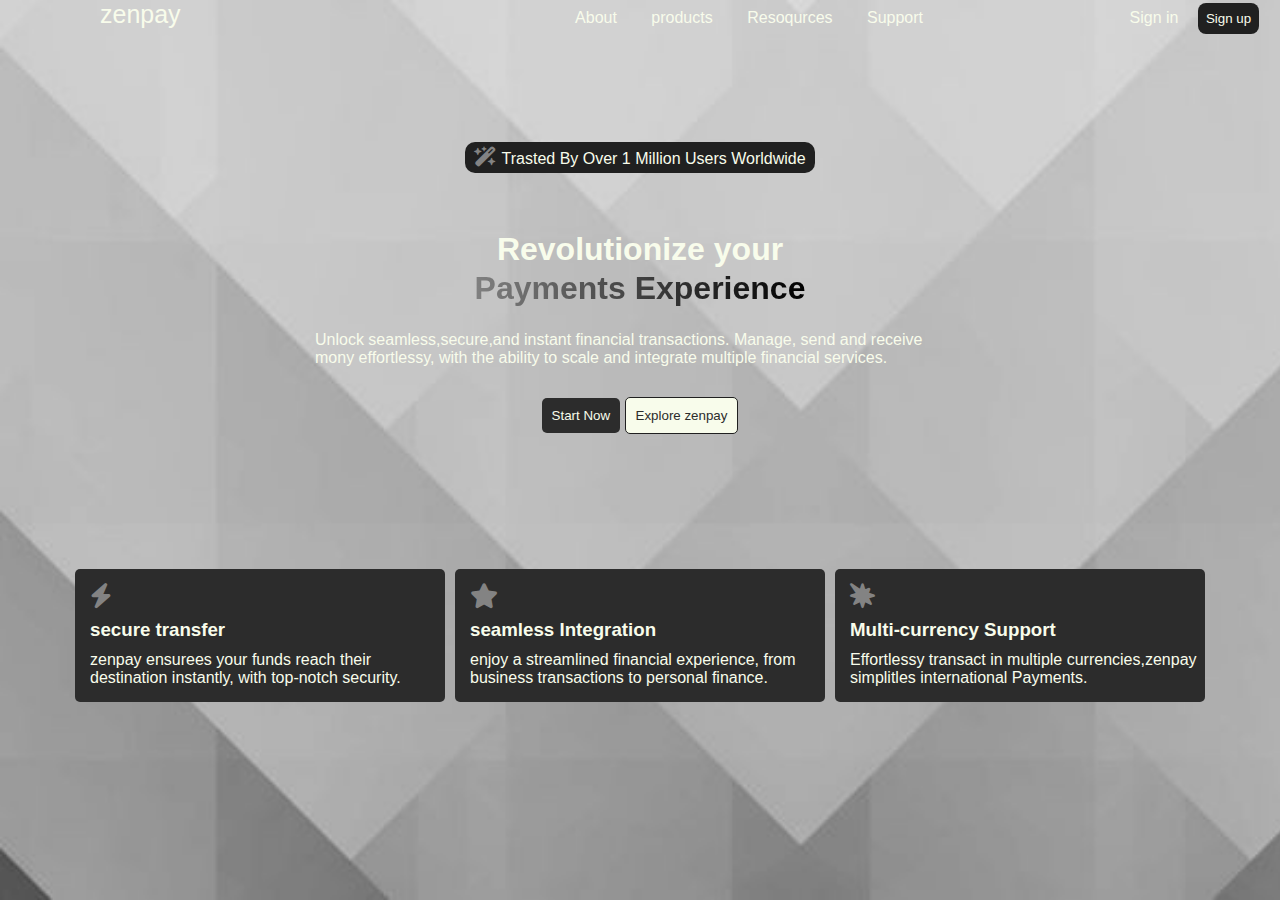
==== index.html @ c03fa62d "Add files via upload" ====
<!DOCTYPE html>
<html lang="en">
<head>
    <meta charset="UTF-8">
    <meta name="viewport" content="width=device-width, initial-scale=1.0">
    <title>task12</title>
    <link rel="stylesheet" href="css/style.css">
    <link rel="stylesheet" href="css/all.css">
</head>
<body>
    <header>
        <ul>
            <li class="li1">zenpay</li>
            <li>About</li>
            <li>products</li>
            <li>Resoqurces</li>
            <li>Support</li>
        </ul>
      <div class="team-header">
         <a href="#">Sign in </a>
        <button>Sign up</button>
    </div> 
    </header>
    <main>
        <div class="main-item1">
            <i class="fa-solid fa-wand-magic-sparkles"></i>  <span>Trasted By Over 1 Million Users Worldwide </span> </div>
        <div class="main-item2"> <h1>Revolutionize your</h1><div class="main-item3"><h1>Payments Experience</h1></div> </div>
        <div class="main-item4"><p>Unlock seamless,secure,and instant financial transactions. Manage, send and receive mony effortlessy, with the ability to scale and integrate multiple financial services.</p></div>
        <div class="main-item5"> <button class="main-btn1">Start Now</button> <button class="main-btn2">Explore zenpay</button>  </div>
    </main>
    <section>
        <div class="section-item1">
            <i class="fa-solid fa-bolt"></i>
           <h3>secure transfer</h3>
        <div class="section-p1">  <p>zenpay ensurees your funds reach their destination instantly, with top-notch security.</p></div> 
           </div>
           <div class="section-item2">  
               <i class="fa-solid fa-star"></i>
               <h3>seamless Integration</h3>
               <div class="section-p2">  <p>enjoy a streamlined financial experience, from business transactions to personal finance.</p></div> 
           </div>
           <div class="section-item3">
               <i class="fa-solid fa-burst"></i>
               <h3>Multi-currency Support</h3>
             <div class="section-p3">  <p>Effortlessy transact in multiple currencies,zenpay simplitles international Payments.</p></div> 
           </section>
</body>
</html>
---- css/style.css ----
*{
padding: 0;
margin: 0;
box-sizing: border-box;
}
body{
    background-image: url(../images/img3.jpg);
    font-family: arial,sans-serif;
color:#F8FCEB ;
background-size: cover;
background-repeat: no-repeat;
height: 100vh;
}
header  ul{
    list-style: none;
    display: inline-block;
  }
  ul li{
    display: inline-block;
    margin-left: 30px;
  }
  .li1{
    font-size: 25px;
    margin-left: 100px;
    margin-right: 40vh;
  }
  .team-header{
    display: inline-block;
    margin-left: 15vw;
  }
  .team-header a{
    text-decoration: none;
    margin-left: 10px;
    color:#F8FCEB ;
  }
  .team-header button{
    border-radius: 8px;
    border: 0;
    padding: 8px;
    color: #F8FCEB;
    background-color: #202020 ;
    margin-left:15px;
  }
  .main-item1{
    width: 350px;
    padding: 5px;
    border-radius: 10px;
    margin: 12vh auto;
    background-color: #202020;
    text-align: center;
  }
  .main-item1 i{
    color: rgb(131, 131, 131);
    font-size: 20px;
  }
  .main-item2,.main-item3{
    margin: auto;
    width:400px ;
    height: 100px;
    overflow: hidden;
  }
  .main-item2{
    margin-top: -50px;
  }
  .main-item2 h1{
    text-align: center;
  }
  .main-item3{
    position: relative;
  }
  .main-item3 h1{
    position: absolute;
    background: linear-gradient(90deg, gray,black);
    -webkit-background-clip: text;
    -webkit-text-fill-color: transparent;
    white-space: nowrap;
    top: 20%;
    left: 50%;
    transform: translate(-50%, -50%); 
  }
.main-item4{
width: 650px;
margin: auto;
}
.main-item5{
  width: fit-content;
  margin: 30px auto;
}
.main-btn1,.main-btn2{
padding: 10px;
border-radius: 5px;
text-align: center; 
}
.main-btn1{
  background-color: #2c2c2c;
  color: #F8FCEB;
  border: 0;
}
.main-btn2{
  border: 1px solid #202020;
color:#2c2c2c ;
background-color: #F8FCEB;
}
section{
  display: flex;
  justify-content: center;
  gap: 10px;
  margin-top: 15vh;
}
.section-item1, .section-item2, .section-item3{
background-color: #2c2c2c;
width: 370px;
padding: 15px;
border-radius: 5px;
}
.section-item1 i, .section-item2 i ,.section-item3 i {
font-size: 25px;
color:rgb(131, 131, 131) ;
}
.section-item1 h3, .section-item2 h3 ,.section-item3 h3 {
margin-top: 10px;
}
.section-p1, .section-p2, .section-p3 {
  width: 350px;
  margin-top: 10px;
}
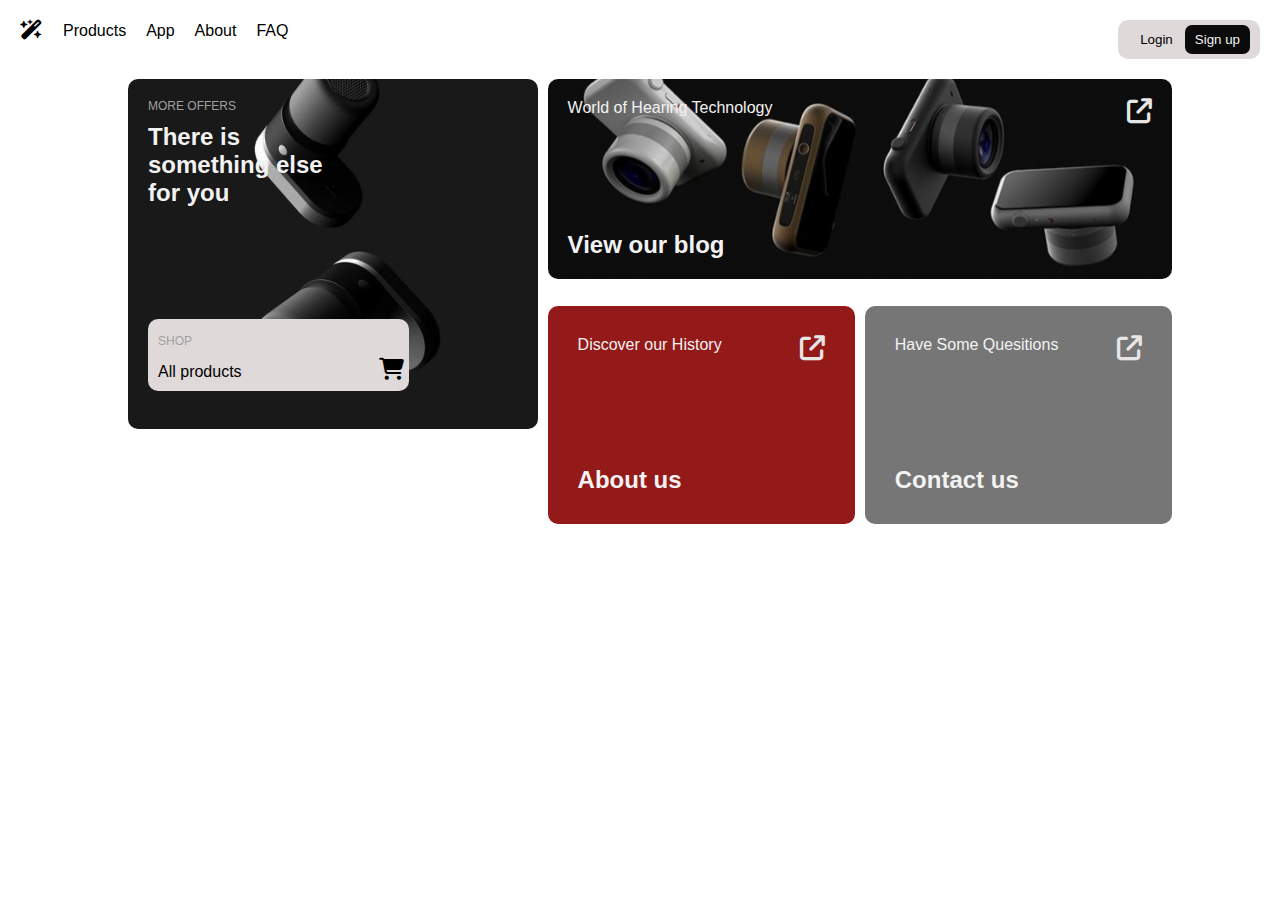
==== commit 4a2fb1df: "Add files via upload" ====
--- a/index.html
+++ b/index.html
@@ -2,47 +2,47 @@
 <html lang="en">
 <head>
     <meta charset="UTF-8">
+    <meta http-equiv="X-UA-Compatible" content="IE=edge">
     <meta name="viewport" content="width=device-width, initial-scale=1.0">
-    <title>task12</title>
+    <title>Document</title>
     <link rel="stylesheet" href="css/style.css">
     <link rel="stylesheet" href="css/all.css">
 </head>
 <body>
     <header>
-        <ul>
-            <li class="li1">zenpay</li>
-            <li>About</li>
-            <li>products</li>
-            <li>Resoqurces</li>
-            <li>Support</li>
-        </ul>
-      <div class="team-header">
-         <a href="#">Sign in </a>
-        <button>Sign up</button>
-    </div> 
+        <nav>
+            <ul>
+                <div class="logo"> <i class="fa-solid fa-wand-magic-sparkles i1"></i></div>
+                <li>Products</li>
+                <li>App</li>
+                <li>About</li>
+                <li>FAQ</li>
+            </ul>
+        </nav>
+        <div class="header-btns">
+            <button class="btn-item1">Login <button  class="btn-item2">Sign up</button></button>
+        </div>
     </header>
-    <main>
-        <div class="main-item1">
-            <i class="fa-solid fa-wand-magic-sparkles"></i>  <span>Trasted By Over 1 Million Users Worldwide </span> </div>
-        <div class="main-item2"> <h1>Revolutionize your</h1><div class="main-item3"><h1>Payments Experience</h1></div> </div>
-        <div class="main-item4"><p>Unlock seamless,secure,and instant financial transactions. Manage, send and receive mony effortlessy, with the ability to scale and integrate multiple financial services.</p></div>
-        <div class="main-item5"> <button class="main-btn1">Start Now</button> <button class="main-btn2">Explore zenpay</button>  </div>
-    </main>
-    <section>
-        <div class="section-item1">
-            <i class="fa-solid fa-bolt"></i>
-           <h3>secure transfer</h3>
-        <div class="section-p1">  <p>zenpay ensurees your funds reach their destination instantly, with top-notch security.</p></div> 
-           </div>
-           <div class="section-item2">  
-               <i class="fa-solid fa-star"></i>
-               <h3>seamless Integration</h3>
-               <div class="section-p2">  <p>enjoy a streamlined financial experience, from business transactions to personal finance.</p></div> 
-           </div>
-           <div class="section-item3">
-               <i class="fa-solid fa-burst"></i>
-               <h3>Multi-currency Support</h3>
-             <div class="section-p3">  <p>Effortlessy transact in multiple currencies,zenpay simplitles international Payments.</p></div> 
-           </section>
+    <div class="container">
+      <main>
+        <div class="main-info">
+            <p>MORE OFFERS</p>
+         <div class="main-item2"> <h2>There is something else for you</h2></div>  
+            <div class="main-text">
+                <p>SHOP</p>
+             
+                <div>  <span>All products</span> <i class="fa-solid fa-cart-shopping"></i></div>
+              </div>
+            </div>
+      </main>  
+       <section> 
+         <p>World of Hearing Technology </p>
+        <h2>View our blog</h2>
+        <i class="fa-solid fa-arrow-up-right-from-square i2"></i>
+    </section>
+        <div class="section1"><p>Discover our History</p> <h2>About us</h2> <i class="fa-solid fa-arrow-up-right-from-square i2"></i></div>
+        <div class="section2"><p>Have Some Quesitions</p><h2>Contact us</h2> <i class="fa-solid fa-arrow-up-right-from-square i2"></i></div>
+      </div>
+     
 </body>
 </html>--- a/css/style.css
+++ b/css/style.css
@@ -1,126 +1,168 @@
 *{
-padding: 0;
-margin: 0;
-box-sizing: border-box;
+    padding: 0;
+    margin: 0;
+    box-sizing: border-box;
 }
 body{
-    background-image: url(../images/img3.jpg);
-    font-family: arial,sans-serif;
-color:#F8FCEB ;
-background-size: cover;
-background-repeat: no-repeat;
-height: 100vh;
-}
-header  ul{
+    font-family: sans-serif;
+    color: #f2f2f2;
+  }
+  header {
+    display: flex;
+  justify-content: space-between;
+    padding: 20px;
+    border-radius: 10px;
+  }
+  ul{
     list-style: none;
-    display: inline-block;
+    display: flex;
+    align-items: center;
+    justify-content: space-around;
+      gap: 20px;
   }
   ul li{
-    display: inline-block;
-    margin-left: 30px;
+    color: black;
   }
-  .li1{
-    font-size: 25px;
-    margin-left: 100px;
-    margin-right: 40vh;
+  .logo i{
+    font-size: 20px;
+    color: black;
+   }
+   .header-btns{
+     background-color: #dfd9d9;
+     border-radius: 10px;
+     padding: 5px 10px;
+   }
+   .header-btns .btn-item1{
+    padding: 7px 12px;
+    border-radius: 10px;
+    border: 0;
+    background-color: #dfd9d9;
+      }
+      .header-btns .btn-item2{
+        padding: 7px 10px;
+        border-radius: 7px;
+    border: 0;
+    background-color: rgb(12, 11, 11);
+    color: #f2f2f2;
+      }
+.container {
+    display: grid;
+    grid-template-areas: 
+      "main section section"
+      ". section1 section2";
+    grid-template-columns: 40% 30% 30%;
+    grid-template-rows: 45% 45% 10%;
+    gap: 10px;
+    width: 80%;
+    margin: auto;
   }
-  .team-header{
-    display: inline-block;
-    margin-left: 15vw;
+  main {
+    grid-area: main;
+    padding: 20px;
+ min-height:350px;
+    background-image: url(../images/img1.jpg);
+    background-size: cover;
+    background-repeat: no-repeat;
+    background-position: center;
+    border-radius: 10px;
+position: relative;
   }
-  .team-header a{
-    text-decoration: none;
-    margin-left: 10px;
-    color:#F8FCEB ;
+  section {
+    grid-area: section;
+    display: grid;
+    grid-template-areas: 
+    "p icon"
+    "h2 h2  " ;
+    grid-template-columns: 1fr auto;
+    grid-template-rows: auto 1fr;
+    background-image: url(../images/img2.jpg);
+    background-size: cover;
+    background-repeat: no-repeat;
+    background-position: center;
+    height: 200px; 
+    border-radius: 10px;
+    padding: 20px;
   }
-  .team-header button{
-    border-radius: 8px;
-    border: 0;
-    padding: 8px;
-    color: #F8FCEB;
-    background-color: #202020 ;
-    margin-left:15px;
+  .section1 {
+    grid-area: section1;
+    background-color: #941919;
+    border-radius: 10px;
+    padding: 30px;
+    display: grid;
+    grid-template-areas: 
+    "p icon"
+    "h2 h2  " ;
+    grid-template-columns: 1fr auto;
+    grid-template-rows: auto 1fr;
   }
-  .main-item1{
-    width: 350px;
-    padding: 5px;
+  .section2 {
+    grid-area: section2;
+    background-color: #777676;
     border-radius: 10px;
-    margin: 12vh auto;
-    background-color: #202020;
-    text-align: center;
+    padding: 30px;
+    display: grid;
+    grid-template-areas: 
+    "p icon"
+    "h2 h2  " ;
+    grid-template-columns: 1fr auto;
+    grid-template-rows: auto 1fr;
   }
-  .main-item1 i{
-    color: rgb(131, 131, 131);
-    font-size: 20px;
+  .main-info{
+    display: flex;
+    flex-direction: column;
+   align-items: flex-start;
   }
-  .main-item2,.main-item3{
-    margin: auto;
-    width:400px ;
-    height: 100px;
-    overflow: hidden;
+  .main-info p{
+    font-size: 12px;
+    color: #a0a0a0;
   }
   .main-item2{
-    margin-top: -50px;
+    width: 180px;
+   margin-top: 10px;
   }
-  .main-item2 h1{
-    text-align: center;
+  .main-text{
+    margin-top:25vh;
+    background-color: #dfd9d9;
+   display:flex;
+   flex-direction: column;
+justify-content: space-between;
+align-items: flex-start;
+border-radius: 10px;
+padding: 10px 5px;
+position: absolute;
+margin-top: 220px;
+  } 
+  .main-text p{
+padding: 5px;
   }
-  .main-item3{
-    position: relative;
+  .main-text div span{
+    padding: 5px;
+   color: black;
   }
-  .main-item3 h1{
-    position: absolute;
-    background: linear-gradient(90deg, gray,black);
-    -webkit-background-clip: text;
-    -webkit-text-fill-color: transparent;
-    white-space: nowrap;
-    top: 20%;
-    left: 50%;
-    transform: translate(-50%, -50%); 
+  .main-text div i{
+ color: black;
+margin-left: 10vw;
+font-size: 22px;
   }
-.main-item4{
-width: 650px;
-margin: auto;
-}
-.main-item5{
-  width: fit-content;
-  margin: 30px auto;
-}
-.main-btn1,.main-btn2{
-padding: 10px;
-border-radius: 5px;
-text-align: center; 
-}
-.main-btn1{
-  background-color: #2c2c2c;
-  color: #F8FCEB;
-  border: 0;
-}
-.main-btn2{
-  border: 1px solid #202020;
-color:#2c2c2c ;
-background-color: #F8FCEB;
-}
-section{
-  display: flex;
-  justify-content: center;
-  gap: 10px;
-  margin-top: 15vh;
-}
-.section-item1, .section-item2, .section-item3{
-background-color: #2c2c2c;
-width: 370px;
-padding: 15px;
-border-radius: 5px;
-}
-.section-item1 i, .section-item2 i ,.section-item3 i {
-font-size: 25px;
-color:rgb(131, 131, 131) ;
-}
-.section-item1 h3, .section-item2 h3 ,.section-item3 h3 {
-margin-top: 10px;
-}
-.section-p1, .section-p2, .section-p3 {
-  width: 350px;
-  margin-top: 10px;
-}+  .main-text div{
+    margin-top:5px;
+  }
+  .i2{
+ font-size: 25px;
+color: #e7e5e5;
+  }
+  section p,.section1 p, .section2 p {
+    grid-area: p;
+    align-self: start;
+    justify-self: start;
+  }
+  section i,.section1 i .section2 i{
+    grid-area: icon; 
+     align-self: start;
+    justify-self: start;
+  }
+  section h2,.section1 h2,.section2 h2{
+    grid-area: h2;
+    align-self: end;
+    justify-self: start;
+  }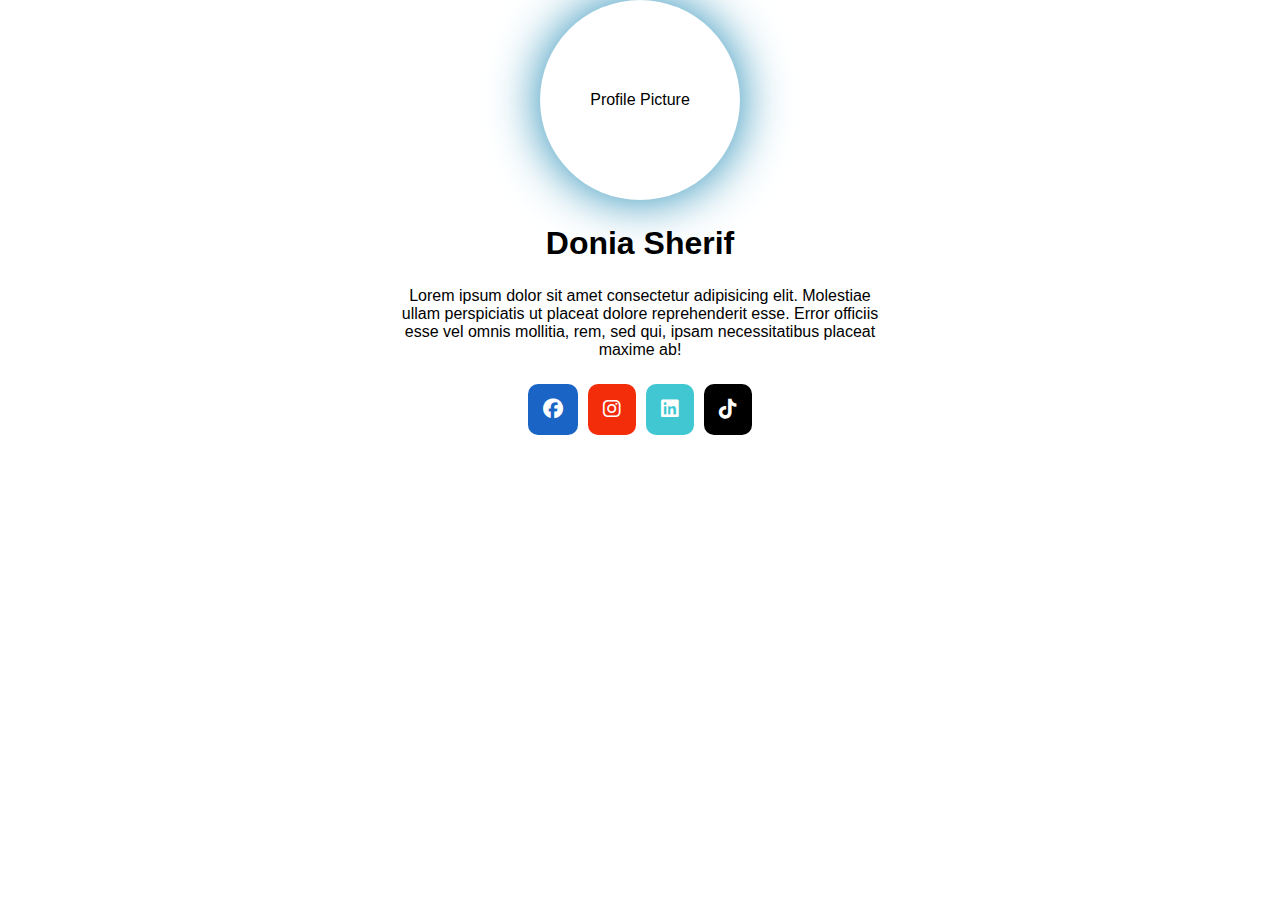
==== commit b23593fc: "Add files via upload" ====
--- a/index.html
+++ b/index.html
@@ -2,47 +2,25 @@
 <html lang="en">
 <head>
     <meta charset="UTF-8">
-    <meta http-equiv="X-UA-Compatible" content="IE=edge">
     <meta name="viewport" content="width=device-width, initial-scale=1.0">
-    <title>Document</title>
+    <title>task14</title>
     <link rel="stylesheet" href="css/style.css">
     <link rel="stylesheet" href="css/all.css">
 </head>
 <body>
-    <header>
-        <nav>
-            <ul>
-                <div class="logo"> <i class="fa-solid fa-wand-magic-sparkles i1"></i></div>
-                <li>Products</li>
-                <li>App</li>
-                <li>About</li>
-                <li>FAQ</li>
-            </ul>
-        </nav>
-        <div class="header-btns">
-            <button class="btn-item1">Login <button  class="btn-item2">Sign up</button></button>
-        </div>
-    </header>
-    <div class="container">
-      <main>
-        <div class="main-info">
-            <p>MORE OFFERS</p>
-         <div class="main-item2"> <h2>There is something else for you</h2></div>  
-            <div class="main-text">
-                <p>SHOP</p>
-             
-                <div>  <span>All products</span> <i class="fa-solid fa-cart-shopping"></i></div>
-              </div>
-            </div>
-      </main>  
-       <section> 
-         <p>World of Hearing Technology </p>
-        <h2>View our blog</h2>
-        <i class="fa-solid fa-arrow-up-right-from-square i2"></i>
+    <main>
+        <div class="main-item"> <p>Profile Picture </p></div>
+    </main>
+    <section>
+        <div class="section-item1"> <h1>Donia Sherif</h1></div>
+        <div class="section-item2"><p>Lorem ipsum dolor sit amet consectetur adipisicing elit. Molestiae ullam perspiciatis ut placeat dolore reprehenderit esse. Error officiis esse vel omnis mollitia, rem, sed qui, ipsam necessitatibus placeat maxime ab!</p></div>
     </section>
-        <div class="section1"><p>Discover our History</p> <h2>About us</h2> <i class="fa-solid fa-arrow-up-right-from-square i2"></i></div>
-        <div class="section2"><p>Have Some Quesitions</p><h2>Contact us</h2> <i class="fa-solid fa-arrow-up-right-from-square i2"></i></div>
-      </div>
-     
+    <section class="section2">
+        <div class="section2-item1"><i class="fab fa-facebook"></i></div>
+        <div class="section2-item2"> <i class="fa-brands fa-instagram"></i></div>
+        <div class="section2-item3"><i class="fab fa-linkedin"></i></div>
+        <div class="section2-item4"><i class="fa-brands fa-tiktok"></i></div>
+
+    </section>
 </body>
 </html>--- a/css/style.css
+++ b/css/style.css
@@ -4,165 +4,72 @@
     box-sizing: border-box;
 }
 body{
-    font-family: sans-serif;
-    color: #f2f2f2;
-  }
-  header {
+    font-family: Arial, sans-serif;
+}
+main,.section2{
+   display: flex;
+   justify-content: center;
+   align-items: center;
+}
+.main-item{ display: flex;
+    justify-content: center;
+    align-items: center;
     display: flex;
-  justify-content: space-between;
-    padding: 20px;
-    border-radius: 10px;
-  }
-  ul{
-    list-style: none;
+    justify-content: center;
+    align-items: center;
+    background-color: white;
+    width: 200px;
+    aspect-ratio: 1/1;
+    border-radius: 100px;
+    box-shadow: 0 0 50px rgb(29, 136, 179);
+    transition: all .3s .3s;
+    cursor: pointer;
+}
+.main-item:hover{
+    box-shadow: 0 0 10px rgb(29, 136, 179);
+}
+.section{
     display: flex;
-    align-items: center;
-    justify-content: space-around;
-      gap: 20px;
-  }
-  ul li{
-    color: black;
-  }
-  .logo i{
+   justify-content: center;
+   align-items: center;
+flex-direction: column;
+}
+ .section-item1,.section-item2{
+    text-align: center;
+    margin-top: 25px;
+}
+.section-item2{
+    width: 500px;
+    text-align: center;
+    margin: 25px auto;
+}
+.section2{
+    gap: 10px;
+    perspective: 1000px;
+}
+.section2-item1,.section2-item2,.section2-item3,.section2-item4{
+border-radius:10px ;
+padding: 15px;
+transition: all 0.3s ease;
+cursor: pointer;
+}
+i{
     font-size: 20px;
-    color: black;
-   }
-   .header-btns{
-     background-color: #dfd9d9;
-     border-radius: 10px;
-     padding: 5px 10px;
-   }
-   .header-btns .btn-item1{
-    padding: 7px 12px;
-    border-radius: 10px;
-    border: 0;
-    background-color: #dfd9d9;
-      }
-      .header-btns .btn-item2{
-        padding: 7px 10px;
-        border-radius: 7px;
-    border: 0;
-    background-color: rgb(12, 11, 11);
-    color: #f2f2f2;
-      }
-.container {
-    display: grid;
-    grid-template-areas: 
-      "main section section"
-      ". section1 section2";
-    grid-template-columns: 40% 30% 30%;
-    grid-template-rows: 45% 45% 10%;
-    gap: 10px;
-    width: 80%;
-    margin: auto;
-  }
-  main {
-    grid-area: main;
-    padding: 20px;
- min-height:350px;
-    background-image: url(../images/img1.jpg);
-    background-size: cover;
-    background-repeat: no-repeat;
-    background-position: center;
-    border-radius: 10px;
-position: relative;
-  }
-  section {
-    grid-area: section;
-    display: grid;
-    grid-template-areas: 
-    "p icon"
-    "h2 h2  " ;
-    grid-template-columns: 1fr auto;
-    grid-template-rows: auto 1fr;
-    background-image: url(../images/img2.jpg);
-    background-size: cover;
-    background-repeat: no-repeat;
-    background-position: center;
-    height: 200px; 
-    border-radius: 10px;
-    padding: 20px;
-  }
-  .section1 {
-    grid-area: section1;
-    background-color: #941919;
-    border-radius: 10px;
-    padding: 30px;
-    display: grid;
-    grid-template-areas: 
-    "p icon"
-    "h2 h2  " ;
-    grid-template-columns: 1fr auto;
-    grid-template-rows: auto 1fr;
-  }
-  .section2 {
-    grid-area: section2;
-    background-color: #777676;
-    border-radius: 10px;
-    padding: 30px;
-    display: grid;
-    grid-template-areas: 
-    "p icon"
-    "h2 h2  " ;
-    grid-template-columns: 1fr auto;
-    grid-template-rows: auto 1fr;
-  }
-  .main-info{
-    display: flex;
-    flex-direction: column;
-   align-items: flex-start;
-  }
-  .main-info p{
-    font-size: 12px;
-    color: #a0a0a0;
-  }
-  .main-item2{
-    width: 180px;
-   margin-top: 10px;
-  }
-  .main-text{
-    margin-top:25vh;
-    background-color: #dfd9d9;
-   display:flex;
-   flex-direction: column;
-justify-content: space-between;
-align-items: flex-start;
-border-radius: 10px;
-padding: 10px 5px;
-position: absolute;
-margin-top: 220px;
-  } 
-  .main-text p{
-padding: 5px;
-  }
-  .main-text div span{
-    padding: 5px;
-   color: black;
-  }
-  .main-text div i{
- color: black;
-margin-left: 10vw;
-font-size: 22px;
-  }
-  .main-text div{
-    margin-top:5px;
-  }
-  .i2{
- font-size: 25px;
-color: #e7e5e5;
-  }
-  section p,.section1 p, .section2 p {
-    grid-area: p;
-    align-self: start;
-    justify-self: start;
-  }
-  section i,.section1 i .section2 i{
-    grid-area: icon; 
-     align-self: start;
-    justify-self: start;
-  }
-  section h2,.section1 h2,.section2 h2{
-    grid-area: h2;
-    align-self: end;
-    justify-self: start;
-  }+    color: white;
+}
+.section2-item1:hover,.section2-item2:hover,.section2-item3:hover,.section2-item4:hover {
+    transform: translateZ(30px);
+    box-shadow: 0 0 10px black;
+}
+.section2-item1{
+background-color:#1964c5 ;
+}
+.section2-item2{
+    background-color:rgb(243, 45, 10) ;
+}
+.section2-item3{
+    background-color:#40c7d1 ;
+}
+.section2-item4{
+    background-color:black ;
+}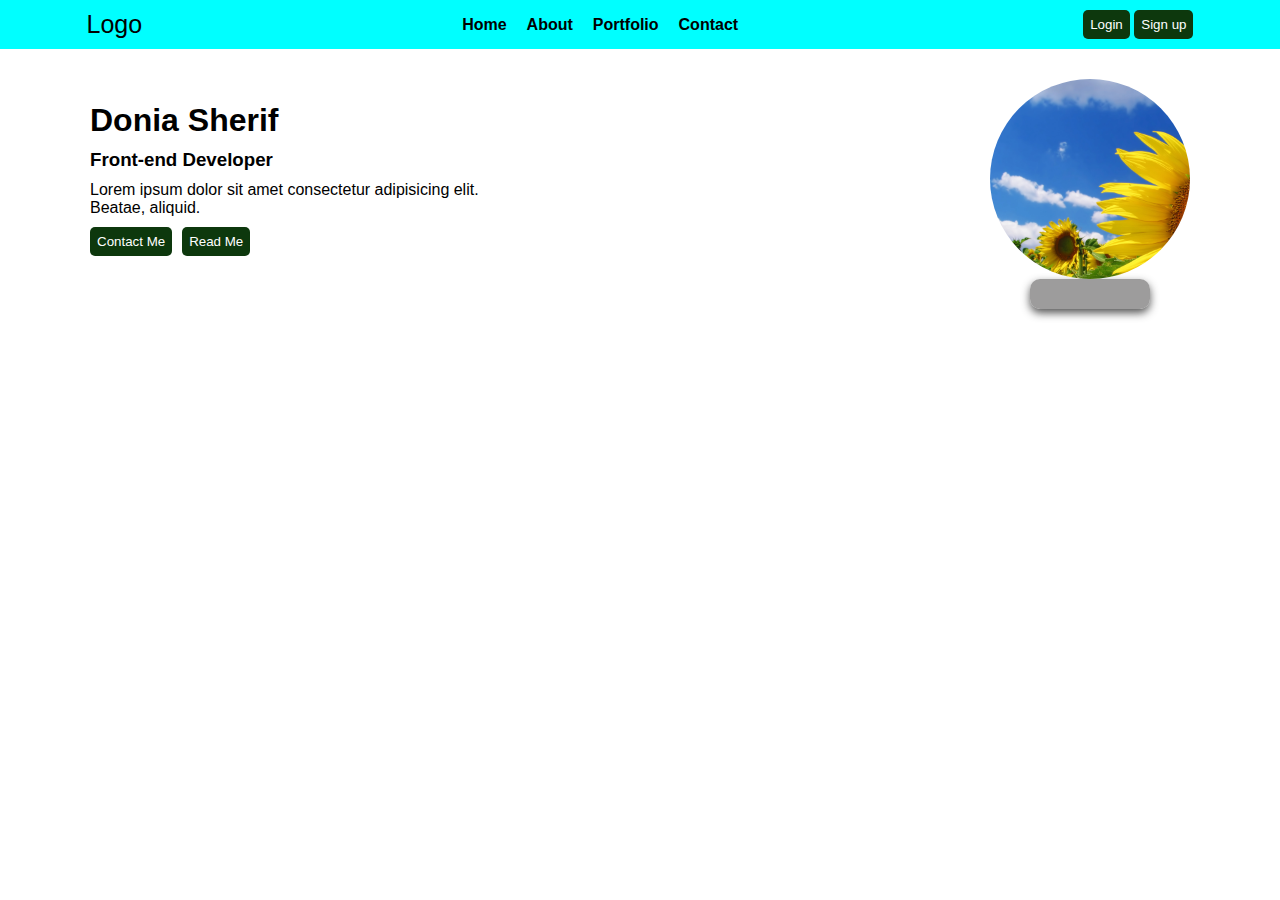
==== commit e71d8170: "Add files via upload" ====
--- a/index.html
+++ b/index.html
@@ -3,24 +3,37 @@
 <head>
     <meta charset="UTF-8">
     <meta name="viewport" content="width=device-width, initial-scale=1.0">
-    <title>task14</title>
+    <title>task15</title>
     <link rel="stylesheet" href="css/style.css">
-    <link rel="stylesheet" href="css/all.css">
 </head>
 <body>
-    <main>
-        <div class="main-item"> <p>Profile Picture </p></div>
-    </main>
-    <section>
-        <div class="section-item1"> <h1>Donia Sherif</h1></div>
-        <div class="section-item2"><p>Lorem ipsum dolor sit amet consectetur adipisicing elit. Molestiae ullam perspiciatis ut placeat dolore reprehenderit esse. Error officiis esse vel omnis mollitia, rem, sed qui, ipsam necessitatibus placeat maxime ab!</p></div>
-    </section>
-    <section class="section2">
-        <div class="section2-item1"><i class="fab fa-facebook"></i></div>
-        <div class="section2-item2"> <i class="fa-brands fa-instagram"></i></div>
-        <div class="section2-item3"><i class="fab fa-linkedin"></i></div>
-        <div class="section2-item4"><i class="fa-brands fa-tiktok"></i></div>
-
-    </section>
+   <header>
+    <nav>
+        <div class="Logo"><p> Logo</p></div>
+        <ul>
+                <li>Home</li>
+                <li>About</li>
+                <li>Portfolio</li>
+                <li>Contact</li>
+            </ul>
+    </nav>
+    <div class="header-btns"> 
+        <button>Login</button>
+        <button>Sign up</button>
+    </div>
+   </header> 
+<main>
+    <div class="container">
+        <div class="main-item"> 
+            <h1>Donia Sherif</h1>
+            <h3>Front-end Developer</h3>
+          <div class="main-item1"> <p>Lorem ipsum dolor sit amet consectetur adipisicing elit. Beatae, aliquid.</p></div> 
+        <div class="main-btns"> 
+        <button>Contact Me</button>
+        <button>Read Me</button></div>
+    </div>
+    <div class="profile-image"> <div class="profile-shadow"></div></div>
+        </div>
+</main>
 </body>
 </html>--- a/css/style.css
+++ b/css/style.css
@@ -4,72 +4,142 @@
     box-sizing: border-box;
 }
 body{
-    font-family: Arial, sans-serif;
+    font-family: sans-serif;
 }
-main,.section2{
-   display: flex;
-   justify-content: center;
-   align-items: center;
+header{
+    background-color: cyan;
+    display: flex;
+    justify-content: space-around;
+    align-items: center;
+  padding: 10px;
 }
-.main-item{ display: flex;
-    justify-content: center;
-    align-items: center;
+nav{
     display: flex;
-    justify-content: center;
-    align-items: center;
-    background-color: white;
+    justify-content: space-around;
+}
+nav ul {
+display: flex;
+align-items: center;
+list-style: none;
+gap: 20px;
+}
+.Logo{
+    margin-right: 25vw;
+    }
+ .Logo p{
+     font-size: 25px;
+ }
+nav ul li{
+    font-weight: bold;
+    cursor: pointer;
+    transition: all .3s .3s ;
+} 
+nav ul li:hover{
+    text-decoration: underline;
+    text-underline-offset:5px ;
+    text-decoration-thickness: 3px
+}
+.header-btns{
+    margin-left: 15vw;
+    perspective: 700px;
+}
+button{
+    padding: 7px;
+    background-color: rgb(13, 56, 13);
+    color: white;
+    border-radius: 5px;
+    border: 0;
+    cursor: pointer;
+    transition: all .3s .2s ease;
+}
+button:hover{
+background-color: rgba(126, 126, 126, 0.8);
+transform: translateZ(-25px);
+}
+main{
+display: flex;
+flex-direction: column;
+gap: 10px;
+padding: 30px 90px;
+}
+.container{
+    display: flex;
+align-items: center;
+justify-content: space-between;
+}
+.profile-image{
+    display: flex;
+    justify-content: space-between;
+    background-image:url(../images/Sunflower.jpg) ;
+    background-repeat: no-repeat;
+    background-size: cover;
     width: 200px;
     aspect-ratio: 1/1;
     border-radius: 100px;
-    box-shadow: 0 0 50px rgb(29, 136, 179);
-    transition: all .3s .3s;
+    animation: moveUpDown 3s ease-in-out infinite;
+    position: relative; 
     cursor: pointer;
 }
-.main-item:hover{
-    box-shadow: 0 0 10px rgb(29, 136, 179);
+.profile-image:hover{
+    box-shadow: 0 4px 8px rgba(43, 42, 42, 0.8);
 }
-.section{
+.profile-shadow {
+    position: absolute; 
+    bottom: -30px; 
+    left: 50%; 
+    transform: translateX(-50%); 
+    width: 120px; 
+    height: 30px; 
+    background-color: rgba(146, 145, 145, 0.9); 
+    border-radius: 10px; 
+    box-shadow: 0 4px 8px rgba(43, 42, 42, 0.8); 
+    animation: shadowEffect 3s ease-in-out infinite; 
+}
+@keyframes moveUpDown  {
+    0% {
+        transform: translateY(0);
+    }
+    50% {
+        transform: translateY(-10px); 
+    }
+    100% {
+        transform: translateY(0); 
+    }
+}
+@keyframes shadowEffect {
+    0% {
+   
+        width: 150px; 
+        height: 30px; 
+        transform: translate(-50%, 10px); 
+    }
+    50% {
+        
+        width: 50px; 
+        height: 20px; 
+        transform: translate(-50%, 0); 
+    }
+    100% {
+     
+        width: 120px; 
+        height: 30px; 
+        transform: translate(-50%, 10px); 
+}
+}
+.main-item{
     display: flex;
-   justify-content: center;
-   align-items: center;
-flex-direction: column;
-}
- .section-item1,.section-item2{
-    text-align: center;
-    margin-top: 25px;
-}
-.section-item2{
-    width: 500px;
-    text-align: center;
-    margin: 25px auto;
-}
-.section2{
+    flex-direction: column;
     gap: 10px;
-    perspective: 1000px;
-}
-.section2-item1,.section2-item2,.section2-item3,.section2-item4{
-border-radius:10px ;
-padding: 15px;
-transition: all 0.3s ease;
-cursor: pointer;
-}
-i{
-    font-size: 20px;
-    color: white;
-}
-.section2-item1:hover,.section2-item2:hover,.section2-item3:hover,.section2-item4:hover {
-    transform: translateZ(30px);
-    box-shadow: 0 0 10px black;
-}
-.section2-item1{
-background-color:#1964c5 ;
-}
-.section2-item2{
-    background-color:rgb(243, 45, 10) ;
-}
-.section2-item3{
-    background-color:#40c7d1 ;
-}
-.section2-item4{
-    background-color:black ;
-}+ }
+ .main-item1{
+     width: 400px;
+ }
+ .main-btns{
+     display: flex;
+     gap: 10px;
+     perspective: 500px;
+     transition: all .3s .2s ease;
+ }
+ .main-btns button:hover{
+     transform: translateZ(-2px);
+ }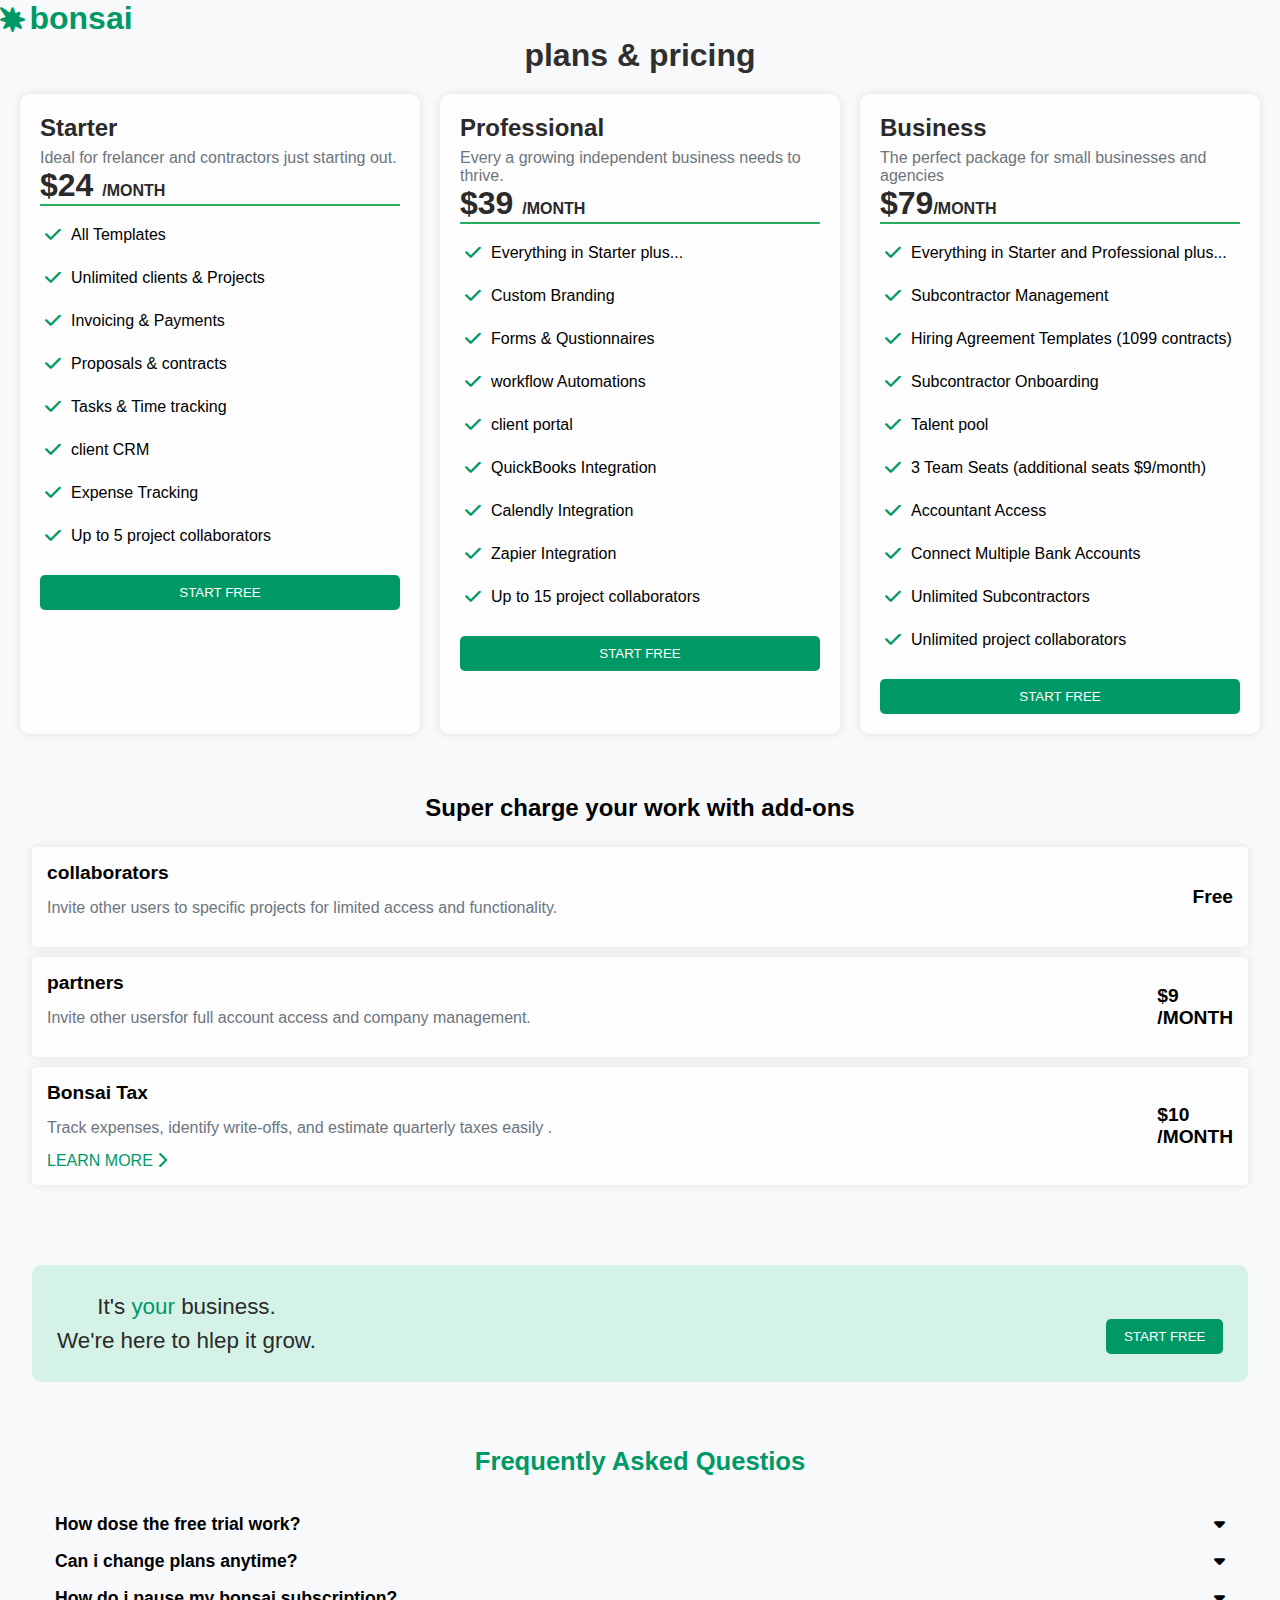
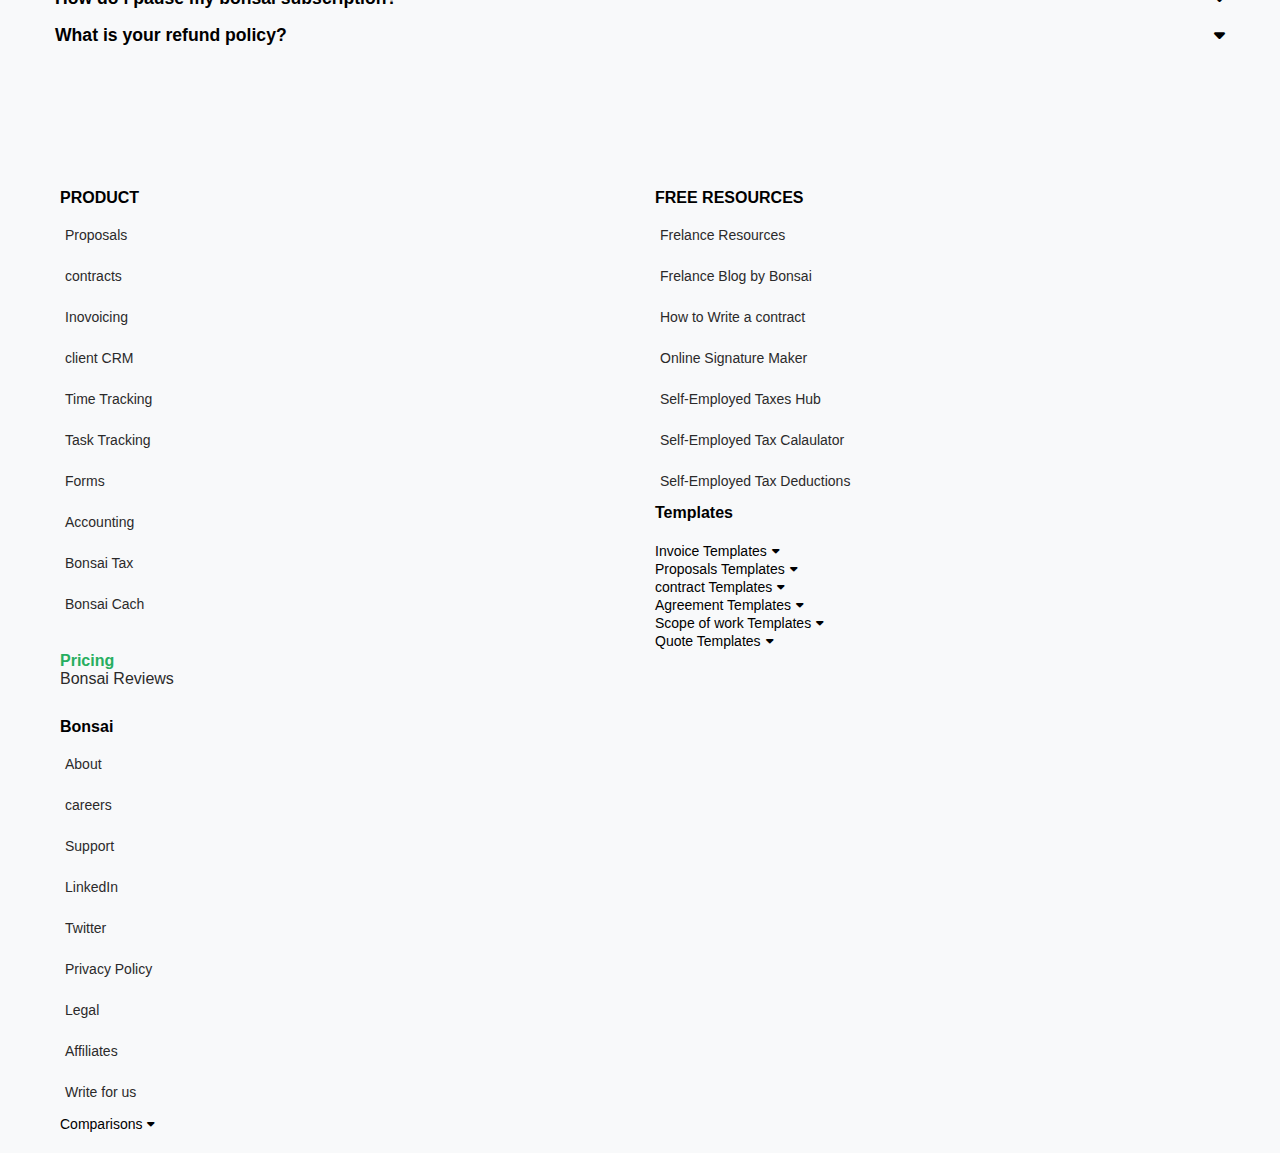
==== commit dbbb7c90: "Add files via upload" ====
--- a/index.html
+++ b/index.html
@@ -3,37 +3,271 @@
 <head>
     <meta charset="UTF-8">
     <meta name="viewport" content="width=device-width, initial-scale=1.0">
-    <title>task15</title>
+    <title>task16</title>
     <link rel="stylesheet" href="css/style.css">
+    <link rel="stylesheet" href="css/all.css">
 </head>
 <body>
-   <header>
-    <nav>
-        <div class="Logo"><p> Logo</p></div>
+    <header>
+        <i class="fa-solid fa-burst"></i> <h1>bonsai</h1>
+        <h2>plans & pricing</h2>
+    </header>
+<main>
+<div class="main-item1">
+<h3>Starter</h3>
+<p class="descrition" >Ideal for frelancer and contractors just starting out.</p>
+<p class="price">$24 <span>/MONTH</span></p>
+<div class="underline"></div>
+<ul>
+    <li> <i class="fa-solid fa-check"> </i>All Templates</li>
+    <li><i class="fa-solid fa-check"> </i> Unlimited clients & Projects</li>
+    <li><i class="fa-solid fa-check"> </i> Invoicing & Payments</li>
+    <li><i class="fa-solid fa-check"> </i> Proposals & contracts</li>
+    <li><i class="fa-solid fa-check"> </i> Tasks & Time tracking</li>
+    <li><i class="fa-solid fa-check"> </i> client CRM</li>
+    <li><i class="fa-solid fa-check"> </i> Expense Tracking</li>
+    <li><i class="fa-solid fa-check"> </i> Up to 5 project collaborators</li>
+</ul>
+<button>START FREE</button>
+</div>
+<div class="main-item2">
+    <h3>Professional</h3>
+    <p class="descrition">Every a growing independent business needs to thrive.</p>
+    <p class="price">$39 <span>/MONTH</span></p>
+    <div class="underline"></div>
+    <ul>
+        <li><i class="fa-solid fa-check"> </i> Everything in Starter plus...</li>
+        <li><i class="fa-solid fa-check"> </i> Custom Branding </li>
+        <li><i class="fa-solid fa-check"> </i>Forms & Qustionnaires</li>
+        <li><i class="fa-solid fa-check"> </i>workflow Automations</li>
+        <li><i class="fa-solid fa-check"> </i>client portal</li>
+        <li><i class="fa-solid fa-check"> </i> QuickBooks Integration</li>
+        <li><i class="fa-solid fa-check"> </i>Calendly Integration</li>
+        <li><i class="fa-solid fa-check"> </i>Zapier Integration</li>
+        <li><i class="fa-solid fa-check"> </i>Up to 15 project collaborators</li>
+    </ul>
+    <button>START FREE</button>
+</div>
+<div class="main-item3">
+    <h3>Business</h3>
+    <p class="descrition">The perfect package for small businesses and agencies</p>
+    <p class="price">$79<span>/MONTH</span></p>
+    <div class="underline"></div>
+    <ul>
+        <li><i class="fa-solid fa-check"> </i>Everything in Starter and Professional plus...</li>
+        <li><i class="fa-solid fa-check"> </i>Subcontractor Management </li>
+        <li><i class="fa-solid fa-check"> </i>Hiring Agreement Templates (1099 contracts)</li>
+        <li><i class="fa-solid fa-check"> </i>Subcontractor  Onboarding</li>
+        <li><i class="fa-solid fa-check"> </i>Talent pool</li>
+        <li><i class="fa-solid fa-check"> </i> 3 Team Seats (additional seats $9/month)</li>
+        <li><i class="fa-solid fa-check"> </i>Accountant Access</li>
+        <li><i class="fa-solid fa-check"> </i>Connect Multiple Bank Accounts</li>
+        <li><i class="fa-solid fa-check"> </i>Unlimited Subcontractors</li>
+        <li><i class="fa-solid fa-check"> </i>Unlimited project collaborators</li>
+    </ul>
+    <button>START FREE</button>
+</div>
+</main>
+  <section>
+  <h2>Super charge your work with add-ons</h2>
+  <div class="section-item1">
+    <div class="item1-info">
+        <h3>collaborators</h3>
+        <p>Invite other users to specific projects for limited access and functionality.</p>
+    </div>
+     <p class="section-item2">Free</p>
+  </div>
+  <div class="section-item1">
+    <div class="item1-info">
+        <h3>partners</h3>
+        <p>Invite other usersfor full account access and company management.</p>
+    </div>
+     <p class="section-item2">$9 <span>/MONTH</span></p>
+  </div>
+  <div class="section-item1">
+    <div class="item1-info">
+        <h3>Bonsai Tax</h3>
+        <p>Track expenses, identify write-offs, and estimate quarterly taxes easily .</p>
+        <a href="#">LEARN MORE <i  class="fa-solid fa-chevron-right"></i> </a>
+    </div>
+    <p class="section-item2">$10 <span>/MONTH</span></p>
+  </div>
+  </section>
+  <section class="section2">
+    <div class="section2-info">
+        <p>It's <span class="section2-item1">your</span> business. <span>We're here to hlep it grow.</span> </p>
+    </div>
+<button>START FREE</button>
+  </section>
+  <section class="section3">
+<h3>Frequently Asked Questios</h3>
+<details class="faq-item">
+    <summary class="faq-question">
+        <span>How dose the free trial work?</span>
+        <span>  <i class="fa fa-caret-down"></i></span>
+    </summary>
+    <div class="faq-answer">
+        <p>When you start your trial with Bonsai you'll receive full, unlimited access to all of Bonas's Workflow or Workflow Plus Features! You will need to enter your credit card information to begin your trial, but don't worry - we won't charge you anything until the subscriptions ends! if you wish to cancel at any time during the trial period, you can do so through your subscriptions settings page. </p>
+    </div>
+</details>
+<details class="faq-item">
+    <summary class="faq-question">
+        <span>Can i change plans anytime?</span>
+        <span>  <i class="fa fa-caret-down"></i></span>
+    </summary>
+    <div class="faq-answer">
+        <p>Yes, you can from within your account. if you have already subscribed to a plan,or want to downgrade or upgrade your current one, you can do this by going to your"Settings" and "subscription"</p>   </div>
+    </div>
+</details>
+<details class="faq-item">
+    <summary class="faq-question">
+            <span>How do i pause my bonsai subscription?</span>    
+            <span>  <i class="fa fa-caret-down"></i></span>
+        </summary>
+        <div class="faq-answer">
+           We totally understand that with nature of freelancing, work ebbs and flows so you might not always need your Bonsai subscription at any time without penalty. Once cancelled, you 'll be able to continue logging in to access all your document and even continue to use our free Features, like Time Tracking! in order to cancel your subscription, login to your Bonsai account.
+        </div>
+    </details>
+    <details class="faq-item">
+        <summary class="faq-question">    
+                <span>What is your refund policy?</span>  
+                <span>  <i class="fa fa-caret-down"></i></span>
+            </summary>
+            <div class="faq-answer">
+                <p>if you contact us within 2 weeks of being charged for your subscription, we willbe happy to issue a refund for you!Beyond those 2 weeks, you will needto cancel or modify the subscription from the subscriptions Tab in settings to avoid future charges, but refunds will not be issued. This applies to both monthly and annual plans.  </p>
+            </div>
+        </details>
+  </section>
+  <footer>
+    <div class="container">
+        <div class="perant">
+            <h3>PRODUCT</h3>
+            <ul>
+                <li><a href="#">Proposals</a></li> 
+                <li><a href="#">contracts</a></li>
+                <li><a href="#">Inovoicing</a></li>
+                <li><a href="#">client CRM</a></li>
+                <li><a href="#"> Time Tracking</a></li>
+                <li><a href="#"> Task Tracking</a></li>
+                <li><a href="#">Forms</a></li>
+                <li><a href="#">Accounting</a></li>
+                <li><a href="#">Bonsai Tax</a></li>
+                <li><a href="#">Bonsai Cach</a></li>
+            </ul>
+            <div class="footer-item1">
+                <h4>Pricing</h4>
+                <a href="#">Bonsai Reviews</a>
+            </div>         
+        </div>
+        <div class="perant"> 
+        <h3>FREE RESOURCES</h3>
         <ul>
-                <li>Home</li>
-                <li>About</li>
-                <li>Portfolio</li>
-                <li>Contact</li>
+         <li><a href="#">Frelance Resources</a></li>
+        <li><a href="#">Frelance Blog by Bonsai</a></li>
+        <li><a href="#">How to Write a contract</a></li>
+        <li><a href="#">Online Signature Maker</a></li>
+        <li><a href="#">Self-Employed Taxes Hub</a></li>
+        <li>  <a href="#">Self-Employed Tax Calaulator</a></li>
+        <li> <a href="#">Self-Employed Tax Deductions </a></li>
+        </ul>
+        <h3>Templates</h3>
+        <details>
+            <summary>Invoice Templates<i class="fa fa-caret-down"></i></summary>
+          <ul>
+            <li>  <a href="#">Invoice Generator</a></li>
+            <li> <a href="#"> Blank invoice Template </a></li>
+            <li> <a href="#"> Editable invoice Template</a></li>
+            <li> <a href="#"> Graphic Design invoice </a></li>
+            <li> <a href="#"> photography invoice Template</a></li>
+            <li> <a href="#"> contractor invoice Template</a></li>
+            <li> <a href="#">Web Design invoice</a></li>
+            <li> <a href="#">Self Employed invoice Template</a></li>
+          </ul>
+        </details>
+        <details> 
+            <summary>Proposals Templates<i class="fa fa-caret-down"></i></summary>
+            <ul>
+                <li> <a href="#">Website Proposals Template</a></li>
+                <li> <a href="#">Digital Markting Proposals Template </a></li>
+                <li> <a href="#"> Social Media Markting Proposals </a></li>
+                <li> <a href="#"> Graphic Design Proposals </a></li>
+                <li> <a href="#">Frelance Proposals Template</a></li>
+                <li> <a href="#"> contractor invoice Template</a></li>
+                <li> <a href="#">SEO Proposals Template</a></li>
+              </ul>
+           </details>
+           <details>
+            <summary>contract Templates<i class="fa fa-caret-down"></i></summary>
+            <ul>
+                <li> <a href="#">Online contract</a></li>
+                <li> <a href="#">Graphic Design contract </a></li>
+                <li> <a href="#"> Frelance contract Template </a></li>
+                <li> <a href="#">  Social Media Markting contract</a></li>
+                <li> <a href="#">Software Development contract</a></li>
+                <li> <a href="#">Web Design contract</a></li>
+                <li> <a href="#">Video Production contract</a></li>
+                <li> <a href="#">Public Relations contract</a></li>
+              </ul>
+           </details>
+           <details>
+            <summary>Agreement Templates<i class="fa fa-caret-down"></i></summary>
+            <ul>
+                <li> <a href="#">Retainer Agreement Template </a></li>
+                <li> <a href="#">influencer Agreement Template </a></li>
+                <li> <a href="#"> Collaboration Agreement Template </a></li>
+                <li> <a href="#"> Software Development Agreement</a></li>
+                <li> <a href="#"> Markting Agreement Template</a></li>
+              </ul>
+           </details>
+             <details>
+                <summary>Scope of work Templates<i class="fa fa-caret-down"></i></summary>
+                <ul>
+                    <li> <a href="#">Website Development Scope of work</a></li>
+                    <li> <a href="#">Digital Markting Scope of work </a></li>
+                    <li> <a href="#"> Consultant statement of work Template </a></li>
+                    <li> <a href="#">  Software Development Scope of work</a></li>
+                  </ul>
+             </details>
+             <details>
+                <summary>Quote Templates <i class="fa fa-caret-down"></i></summary>
+                <ul>
+                    <li> <a href="#"> Frelance Quotation Templates </a></li>
+                    <li> <a href="#">Web Design Quotation Templates </a></li>
+                    <li> <a href="#"> Graphic Design Quotation Template </a></li>
+                    <li> <a href="#"> interior Design Quotation Template</a></li>
+                    <li> <a href="#">Video Production Quotation Template</a></li>
+                    <li> <a href="#">Social Media Markting Quotation</a></li>
+                    <li> <a href="#">Credit Note Template</a></li>
+                    <li> <a href="#">Estimate Template</a></li>
+                    <li> <a href="#">Form Template</a></li>
+                  </ul>
+               </details>
+        </div>
+        <div class="perant">
+            <h3>Bonsai</h3>
+            <ul>
+                <li><a href="#">About</a></li> 
+                <li><a href="#">careers</a></li>
+                <li><a href="#">Support</a></li>
+                <li><a href="#">LinkedIn</a></li>
+                <li><a href="#"> Twitter</a></li>
+                <li><a href="#"> Privacy Policy</a></li>
+                <li><a href="#">Legal</a></li>
+                <li><a href="#">Affiliates</a></li>
+                <li><a href="#">Write for us</a></li>
             </ul>
-    </nav>
-    <div class="header-btns"> 
-        <button>Login</button>
-        <button>Sign up</button>
-    </div>
-   </header> 
-<main>
-    <div class="container">
-        <div class="main-item"> 
-            <h1>Donia Sherif</h1>
-            <h3>Front-end Developer</h3>
-          <div class="main-item1"> <p>Lorem ipsum dolor sit amet consectetur adipisicing elit. Beatae, aliquid.</p></div> 
-        <div class="main-btns"> 
-        <button>Contact Me</button>
-        <button>Read Me</button></div>
-    </div>
-    <div class="profile-image"> <div class="profile-shadow"></div></div>
-        </div>
-</main>
+           <details>
+            <summary>Comparisons<i class="fa fa-caret-down"></i></summary>
+            <ul>
+                <li><a href="#">Freshbooks Alternatives</a></li> 
+                <li><a href="#">QuickBooks Alternatives</a></li>
+                <li><a href="#">Wave vs QuickBooks</a></li>
+                <li><a href="#">Xero vs QuickBooks </a></li>
+                <li><a href="#"> Freshbooks vs QuickBooks</a></li>
+            </ul>
+           </details>
+        </div>
+    </div>
+</footer>
 </body>
 </html>--- a/css/style.css
+++ b/css/style.css
@@ -2,144 +2,377 @@
     padding: 0;
     margin: 0;
     box-sizing: border-box;
-}
+    }
 body{
-    font-family: sans-serif;
-}
-header{
-    background-color: cyan;
+    font-family: Arial,sans-serif;
+    background-color: #f8f9fa;
+}
+header h1{
+    display: inline-block;
+    color: #009966;
+}
+header i{
+   color: #009966; 
+    font-size: 25px;
+}
+header h2{
+    font-size: 2rem;
+   text-align: center;
+   color: #302f2f;
+}
+main{
+    display: grid;
+    grid-template-columns: repeat(auto-fit, minmax(300px, 1fr));
+    gap: 20px;
+    margin: auto;
+    padding: 20px;
+}
+.main-item1,.main-item2,.main-item3{
+    background-color: #fdfdfd;
+    padding: 20px;
+    border-radius: 10px;
+    box-shadow: 0px 0px 10px rgba(0, 0, 0, 0.1) ;
+}
+.main-item1 h3,.main-item2 h3 ,.main-item3 h3 {
+    font-size: 1.5rem;
+    color: #2b2a2a;
+}
+.descrition{
+    margin-top: 7px;
+    color: #6c757d;
+}
+.price{
+    font-size: 2rem;
+    font-weight: bold;
+    color: #2b2a2a;
+}
+.price span{
+    font-size: 1rem;
+    color: #2b2a2a;
+}
+.underline{
+    width: 100%;
+    height: 2px;
+    background-color: #27ae60;
+}
+ul{
+    list-style: none;    
+}
+ul li{
+    margin-top: 15px;
+    padding: 5px;
+    text-align: left;
     display: flex;
-    justify-content: space-around;
     align-items: center;
-  padding: 10px;
-}
-nav{
-    display: flex;
-    justify-content: space-around;
-}
-nav ul {
-display: flex;
-align-items: center;
-list-style: none;
-gap: 20px;
-}
-.Logo{
-    margin-right: 25vw;
-    }
- .Logo p{
-     font-size: 25px;
- }
-nav ul li{
-    font-weight: bold;
+}
+ul li i{
+    color: #009966;
+    font-size: 18px;
+    margin-right: 10px;
+    font-weight: bold;
+}
+button{
+    background-color: #009966;
+    color: #fdfdfd;
+    padding: 10px;
+    border: 0;
+    width: 100%;
+    margin-top: 25px;
+    border-radius: 5px;
     cursor: pointer;
-    transition: all .3s .3s ;
-} 
-nav ul li:hover{
-    text-decoration: underline;
-    text-underline-offset:5px ;
-    text-decoration-thickness: 3px
-}
-.header-btns{
-    margin-left: 15vw;
-    perspective: 700px;
-}
-button{
-    padding: 7px;
-    background-color: rgb(13, 56, 13);
-    color: white;
-    border-radius: 5px;
-    border: 0;
-    cursor: pointer;
-    transition: all .3s .2s ease;
-}
-button:hover{
-background-color: rgba(126, 126, 126, 0.8);
-transform: translateZ(-25px);
-}
-main{
-display: flex;
-flex-direction: column;
-gap: 10px;
-padding: 30px 90px;
-}
-.container{
-    display: flex;
-align-items: center;
-justify-content: space-between;
-}
-.profile-image{
+}
+section{
+    margin: 40px auto;
+    max-width: 800px;
+}
+section h2{
+    margin-bottom: 25px;
+text-align: center;
+}
+.section-item1{
+    background-color:#fdfdfd ;
     display: flex;
     justify-content: space-between;
-    background-image:url(../images/Sunflower.jpg) ;
-    background-repeat: no-repeat;
-    background-size: cover;
-    width: 200px;
-    aspect-ratio: 1/1;
-    border-radius: 100px;
-    animation: moveUpDown 3s ease-in-out infinite;
-    position: relative; 
+    align-items: center;
+    padding: 15px;
+    margin-bottom: 10px;
+    border-radius: 5px;
+    box-shadow: 0px 0px 10px rgba(0, 0, 0, 0.1) ;
+}
+.item1-info h3{
+font-size: 1.2rem;
+}
+.item1-info p{
+    margin: 15px 0;
+    color: #6c757d;
+}
+.item1-info a{
+color: #009966;
+font-size: 0,9rem;
+text-decoration: none;
+}
+.section-item2{
+    font-weight: bold;
+    font-size: 1.2rem;
+}
+.section-item2 span{
+    display: block;
+}
+.section2{
+    background-color: #d4f3e6;
+    margin-top: 80px;
+    padding: 30px;
+    border-radius: 10px;
+display: flex;
+justify-content: space-between;
+align-items: center;
+}
+.section2-info{
+text-align: left;
+max-width: 400px;
+}
+.section2 p{
+font-size: 1.5rem;
+color: #2b2a2a;
+margin: auto;
+line-height: 1.5;
+text-align: center;
+}
+.section2 .section2-item1{
+    display: inline;
+    color: #009966;
+}
+.section2 span{
+display: block;
+}
+.section2 button{
+    padding: 10px 15px;
+    width: 16%;
+   background-color: #009966;
+}
+.section3{
+    margin-top:50px ;
+    padding: 20px;
+}
+.section3 h3{
+    text-align: center;
+    font-size: 1.8rem;
+    margin-bottom: 30px;
+    color: #009966;
+}
+summary::-webkit-details-marker{
+    display: none;
+}
+.faq-question{
+    display: flex;
+    justify-content: space-between;
+    align-items: center;
+    font-size: 1.2rem;
+    font-weight: bold;
     cursor: pointer;
-}
-.profile-image:hover{
-    box-shadow: 0 4px 8px rgba(43, 42, 42, 0.8);
-}
-.profile-shadow {
-    position: absolute; 
-    bottom: -30px; 
-    left: 50%; 
-    transform: translateX(-50%); 
-    width: 120px; 
-    height: 30px; 
-    background-color: rgba(146, 145, 145, 0.9); 
-    border-radius: 10px; 
-    box-shadow: 0 4px 8px rgba(43, 42, 42, 0.8); 
-    animation: shadowEffect 3s ease-in-out infinite; 
-}
-@keyframes moveUpDown  {
-    0% {
-        transform: translateY(0);
-    }
-    50% {
-        transform: translateY(-10px); 
-    }
-    100% {
-        transform: translateY(0); 
-    }
-}
-@keyframes shadowEffect {
-    0% {
-   
-        width: 150px; 
-        height: 30px; 
-        transform: translate(-50%, 10px); 
-    }
-    50% {
-        
-        width: 50px; 
-        height: 20px; 
-        transform: translate(-50%, 0); 
-    }
-    100% {
-     
-        width: 120px; 
-        height: 30px; 
-        transform: translate(-50%, 10px); 
-}
-}
-.main-item{
-    display: flex;
-    flex-direction: column;
-    gap: 10px;
- }
- .main-item1{
-     width: 400px;
- }
- .main-btns{
-     display: flex;
-     gap: 10px;
-     perspective: 500px;
-     transition: all .3s .2s ease;
- }
- .main-btns button:hover{
-     transform: translateZ(-2px);
- }+    padding: 10px;
+    list-style: none;
+    transition: all 0.2s ease;
+}
+.faq-answer{
+    padding: 10px;
+    line-height: 30px;
+}
+footer .container{
+    display: grid;
+    grid-template-columns: repeat(3,1fr );
+    gap: 40px;
+    margin: auto;
+    max-width: 1200px;
+    padding: 20px;
+    margin-top: 100px;
+}
+.perant h3{
+    font-size: 16px;
+    font-weight: bold;
+    margin-bottom: 20px;
+}
+.perant ul li{
+    font-size: 14px;
+    margin-bottom: 5px;
+}
+.perant ul li a{
+    text-decoration: none;
+    color: #2b2a2a;
+    padding: 5px 0;
+    margin-top: -10px;
+}
+.perant datalist{
+    margin-bottom:10px ;
+    padding: 5px 0;
+}
+.perant summary{
+    font-size: 14px;
+    cursor: pointer;
+    display: inline-flex;
+ align-items: center;
+   gap: 5px;
+    align-items: center;
+    list-style: none;
+}
+.perant summary i{
+    font-size: 12px;
+}
+.footer-item1 h4{
+    color: #27ae60;
+    font-size: 16px;
+    margin-top: 30px;
+}
+.footer-item1 a{
+    text-decoration: none;
+    color: #2b2a2a;
+    margin-top: 10px;
+}
+@media (min-width: 1024px) {
+    main {
+        grid-template-columns: repeat(3, 1fr);
+    }
+    section {
+        max-width: 95%;
+    }
+    .section2 {
+        flex-direction: row;
+        text-align: center;
+        padding: 25px;
+    }
+    .section2-info {
+        max-width: 100%;
+    }
+    .section2 p {
+        font-size: 1.4rem;
+    }
+    .section2 button {
+        width: 10%;
+    }
+    .section3 {
+        padding: 15px;
+    }
+    .section3 h3 {
+        font-size: 1.6rem;
+    }
+    .faq-question {
+        font-size: 1.1rem;
+        padding: 8px;
+    }
+    .faq-answer {
+        font-size: 1rem;
+        line-height: 1.6;
+    }
+    footer .container {
+        grid-template-columns: repeat(2, 1fr);
+        gap: 30px;
+    }
+}
+@media (max-width: 768px) {
+    main {
+        grid-template-columns: 1fr;
+    }
+    header h2 {
+        font-size: 1.5rem;
+    }
+    .price {
+        font-size: 1.8rem;
+    }
+    button {
+        padding: 8px;
+        font-size: 1rem;
+    }
+    .section-item1 {
+        flex-direction: column;
+        align-items: center;
+        text-align: center;
+    }
+    .section2 p {
+        font-size: 1.3rem;
+    }
+    .section2 button {
+        width: 20%;
+        padding: 12px;
+    }
+    .section-item2 {
+        margin-top: 10px;
+    }
+    .section3 h3 {
+        font-size: 1.5rem;
+    }
+    .faq-question {
+        font-size: 1rem;
+        padding: 6px;
+    }
+    .faq-answer {
+        font-size: 0.9rem;
+    }
+    footer .container {
+        grid-template-columns: 1fr;
+        gap: 20px;
+        text-align: center;
+    }
+    .perant ul {
+        padding: 0;
+    }
+    .perant summary {
+        justify-content: center;
+    }
+}
+@media (max-width: 480px) {
+    header h1 {
+        font-size: 1.8rem;
+    }
+    header h2 {
+        font-size: 1.2rem;
+    }
+    .price {
+        font-size: 1.5rem;
+    }
+    button {
+        padding: 7px;
+        font-size: 0.9rem;
+    }
+    .section-item1 {
+        padding: 15px;
+    }
+    .section-item2 {
+        font-size: 1rem;
+    }
+    .section2 p {
+        font-size: 1.2rem;
+    }
+    .section2 button {
+        width: 30%;
+        padding: 12px;
+    }
+    .section3 h3 {
+        font-size: 1.4rem;
+        text-align: center;
+    }
+    .faq-question {
+        font-size: 0.9rem;
+        padding: 5px;
+    }
+    .faq-answer {
+        font-size: 0.85rem;
+        line-height: 1.5;
+    }
+    footer .container {
+        padding: 10px;
+    }
+    .perant h3 {
+        font-size: 14px;
+        margin-bottom: 15px;
+    }
+    .perant ul li {
+        font-size: 12px;
+    } .perant summary {
+        font-size: 12px;
+    }
+    .footer-item1 h4 {
+        font-size: 14px;
+        margin-top: 20px;
+    }
+
+}
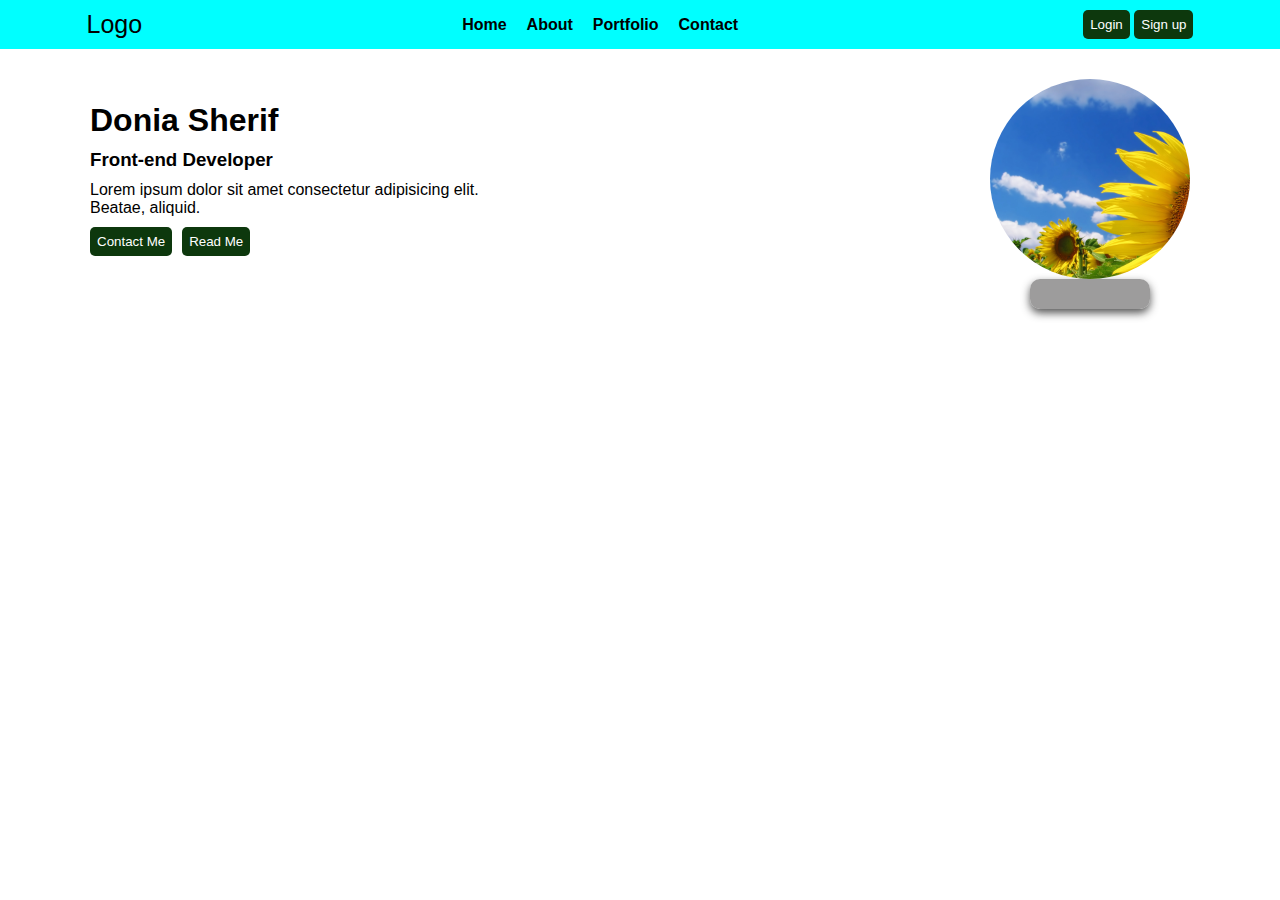
==== commit 5677b8da: "Add files via upload" ====
--- a/index.html
+++ b/index.html
@@ -3,271 +3,37 @@
 <head>
     <meta charset="UTF-8">
     <meta name="viewport" content="width=device-width, initial-scale=1.0">
-    <title>task16</title>
+    <title>task15</title>
     <link rel="stylesheet" href="css/style.css">
-    <link rel="stylesheet" href="css/all.css">
 </head>
 <body>
-    <header>
-        <i class="fa-solid fa-burst"></i> <h1>bonsai</h1>
-        <h2>plans & pricing</h2>
-    </header>
+   <header>
+    <nav>
+        <div class="Logo"><p> Logo</p></div>
+        <ul>
+                <li>Home</li>
+                <li>About</li>
+                <li>Portfolio</li>
+                <li>Contact</li>
+            </ul>
+    </nav>
+    <div class="header-btns"> 
+        <button>Login</button>
+        <button>Sign up</button>
+    </div>
+   </header> 
 <main>
-<div class="main-item1">
-<h3>Starter</h3>
-<p class="descrition" >Ideal for frelancer and contractors just starting out.</p>
-<p class="price">$24 <span>/MONTH</span></p>
-<div class="underline"></div>
-<ul>
-    <li> <i class="fa-solid fa-check"> </i>All Templates</li>
-    <li><i class="fa-solid fa-check"> </i> Unlimited clients & Projects</li>
-    <li><i class="fa-solid fa-check"> </i> Invoicing & Payments</li>
-    <li><i class="fa-solid fa-check"> </i> Proposals & contracts</li>
-    <li><i class="fa-solid fa-check"> </i> Tasks & Time tracking</li>
-    <li><i class="fa-solid fa-check"> </i> client CRM</li>
-    <li><i class="fa-solid fa-check"> </i> Expense Tracking</li>
-    <li><i class="fa-solid fa-check"> </i> Up to 5 project collaborators</li>
-</ul>
-<button>START FREE</button>
-</div>
-<div class="main-item2">
-    <h3>Professional</h3>
-    <p class="descrition">Every a growing independent business needs to thrive.</p>
-    <p class="price">$39 <span>/MONTH</span></p>
-    <div class="underline"></div>
-    <ul>
-        <li><i class="fa-solid fa-check"> </i> Everything in Starter plus...</li>
-        <li><i class="fa-solid fa-check"> </i> Custom Branding </li>
-        <li><i class="fa-solid fa-check"> </i>Forms & Qustionnaires</li>
-        <li><i class="fa-solid fa-check"> </i>workflow Automations</li>
-        <li><i class="fa-solid fa-check"> </i>client portal</li>
-        <li><i class="fa-solid fa-check"> </i> QuickBooks Integration</li>
-        <li><i class="fa-solid fa-check"> </i>Calendly Integration</li>
-        <li><i class="fa-solid fa-check"> </i>Zapier Integration</li>
-        <li><i class="fa-solid fa-check"> </i>Up to 15 project collaborators</li>
-    </ul>
-    <button>START FREE</button>
-</div>
-<div class="main-item3">
-    <h3>Business</h3>
-    <p class="descrition">The perfect package for small businesses and agencies</p>
-    <p class="price">$79<span>/MONTH</span></p>
-    <div class="underline"></div>
-    <ul>
-        <li><i class="fa-solid fa-check"> </i>Everything in Starter and Professional plus...</li>
-        <li><i class="fa-solid fa-check"> </i>Subcontractor Management </li>
-        <li><i class="fa-solid fa-check"> </i>Hiring Agreement Templates (1099 contracts)</li>
-        <li><i class="fa-solid fa-check"> </i>Subcontractor  Onboarding</li>
-        <li><i class="fa-solid fa-check"> </i>Talent pool</li>
-        <li><i class="fa-solid fa-check"> </i> 3 Team Seats (additional seats $9/month)</li>
-        <li><i class="fa-solid fa-check"> </i>Accountant Access</li>
-        <li><i class="fa-solid fa-check"> </i>Connect Multiple Bank Accounts</li>
-        <li><i class="fa-solid fa-check"> </i>Unlimited Subcontractors</li>
-        <li><i class="fa-solid fa-check"> </i>Unlimited project collaborators</li>
-    </ul>
-    <button>START FREE</button>
-</div>
+    <div class="container">
+        <div class="main-item"> 
+            <h1>Donia Sherif</h1>
+            <h3>Front-end Developer</h3>
+          <div class="main-item1"> <p>Lorem ipsum dolor sit amet consectetur adipisicing elit. Beatae, aliquid.</p></div> 
+        <div class="main-btns"> 
+        <button>Contact Me</button>
+        <button>Read Me</button></div>
+    </div>
+    <div class="profile-image"> <div class="profile-shadow"></div></div>
+        </div>
 </main>
-  <section>
-  <h2>Super charge your work with add-ons</h2>
-  <div class="section-item1">
-    <div class="item1-info">
-        <h3>collaborators</h3>
-        <p>Invite other users to specific projects for limited access and functionality.</p>
-    </div>
-     <p class="section-item2">Free</p>
-  </div>
-  <div class="section-item1">
-    <div class="item1-info">
-        <h3>partners</h3>
-        <p>Invite other usersfor full account access and company management.</p>
-    </div>
-     <p class="section-item2">$9 <span>/MONTH</span></p>
-  </div>
-  <div class="section-item1">
-    <div class="item1-info">
-        <h3>Bonsai Tax</h3>
-        <p>Track expenses, identify write-offs, and estimate quarterly taxes easily .</p>
-        <a href="#">LEARN MORE <i  class="fa-solid fa-chevron-right"></i> </a>
-    </div>
-    <p class="section-item2">$10 <span>/MONTH</span></p>
-  </div>
-  </section>
-  <section class="section2">
-    <div class="section2-info">
-        <p>It's <span class="section2-item1">your</span> business. <span>We're here to hlep it grow.</span> </p>
-    </div>
-<button>START FREE</button>
-  </section>
-  <section class="section3">
-<h3>Frequently Asked Questios</h3>
-<details class="faq-item">
-    <summary class="faq-question">
-        <span>How dose the free trial work?</span>
-        <span>  <i class="fa fa-caret-down"></i></span>
-    </summary>
-    <div class="faq-answer">
-        <p>When you start your trial with Bonsai you'll receive full, unlimited access to all of Bonas's Workflow or Workflow Plus Features! You will need to enter your credit card information to begin your trial, but don't worry - we won't charge you anything until the subscriptions ends! if you wish to cancel at any time during the trial period, you can do so through your subscriptions settings page. </p>
-    </div>
-</details>
-<details class="faq-item">
-    <summary class="faq-question">
-        <span>Can i change plans anytime?</span>
-        <span>  <i class="fa fa-caret-down"></i></span>
-    </summary>
-    <div class="faq-answer">
-        <p>Yes, you can from within your account. if you have already subscribed to a plan,or want to downgrade or upgrade your current one, you can do this by going to your"Settings" and "subscription"</p>   </div>
-    </div>
-</details>
-<details class="faq-item">
-    <summary class="faq-question">
-            <span>How do i pause my bonsai subscription?</span>    
-            <span>  <i class="fa fa-caret-down"></i></span>
-        </summary>
-        <div class="faq-answer">
-           We totally understand that with nature of freelancing, work ebbs and flows so you might not always need your Bonsai subscription at any time without penalty. Once cancelled, you 'll be able to continue logging in to access all your document and even continue to use our free Features, like Time Tracking! in order to cancel your subscription, login to your Bonsai account.
-        </div>
-    </details>
-    <details class="faq-item">
-        <summary class="faq-question">    
-                <span>What is your refund policy?</span>  
-                <span>  <i class="fa fa-caret-down"></i></span>
-            </summary>
-            <div class="faq-answer">
-                <p>if you contact us within 2 weeks of being charged for your subscription, we willbe happy to issue a refund for you!Beyond those 2 weeks, you will needto cancel or modify the subscription from the subscriptions Tab in settings to avoid future charges, but refunds will not be issued. This applies to both monthly and annual plans.  </p>
-            </div>
-        </details>
-  </section>
-  <footer>
-    <div class="container">
-        <div class="perant">
-            <h3>PRODUCT</h3>
-            <ul>
-                <li><a href="#">Proposals</a></li> 
-                <li><a href="#">contracts</a></li>
-                <li><a href="#">Inovoicing</a></li>
-                <li><a href="#">client CRM</a></li>
-                <li><a href="#"> Time Tracking</a></li>
-                <li><a href="#"> Task Tracking</a></li>
-                <li><a href="#">Forms</a></li>
-                <li><a href="#">Accounting</a></li>
-                <li><a href="#">Bonsai Tax</a></li>
-                <li><a href="#">Bonsai Cach</a></li>
-            </ul>
-            <div class="footer-item1">
-                <h4>Pricing</h4>
-                <a href="#">Bonsai Reviews</a>
-            </div>         
-        </div>
-        <div class="perant"> 
-        <h3>FREE RESOURCES</h3>
-        <ul>
-         <li><a href="#">Frelance Resources</a></li>
-        <li><a href="#">Frelance Blog by Bonsai</a></li>
-        <li><a href="#">How to Write a contract</a></li>
-        <li><a href="#">Online Signature Maker</a></li>
-        <li><a href="#">Self-Employed Taxes Hub</a></li>
-        <li>  <a href="#">Self-Employed Tax Calaulator</a></li>
-        <li> <a href="#">Self-Employed Tax Deductions </a></li>
-        </ul>
-        <h3>Templates</h3>
-        <details>
-            <summary>Invoice Templates<i class="fa fa-caret-down"></i></summary>
-          <ul>
-            <li>  <a href="#">Invoice Generator</a></li>
-            <li> <a href="#"> Blank invoice Template </a></li>
-            <li> <a href="#"> Editable invoice Template</a></li>
-            <li> <a href="#"> Graphic Design invoice </a></li>
-            <li> <a href="#"> photography invoice Template</a></li>
-            <li> <a href="#"> contractor invoice Template</a></li>
-            <li> <a href="#">Web Design invoice</a></li>
-            <li> <a href="#">Self Employed invoice Template</a></li>
-          </ul>
-        </details>
-        <details> 
-            <summary>Proposals Templates<i class="fa fa-caret-down"></i></summary>
-            <ul>
-                <li> <a href="#">Website Proposals Template</a></li>
-                <li> <a href="#">Digital Markting Proposals Template </a></li>
-                <li> <a href="#"> Social Media Markting Proposals </a></li>
-                <li> <a href="#"> Graphic Design Proposals </a></li>
-                <li> <a href="#">Frelance Proposals Template</a></li>
-                <li> <a href="#"> contractor invoice Template</a></li>
-                <li> <a href="#">SEO Proposals Template</a></li>
-              </ul>
-           </details>
-           <details>
-            <summary>contract Templates<i class="fa fa-caret-down"></i></summary>
-            <ul>
-                <li> <a href="#">Online contract</a></li>
-                <li> <a href="#">Graphic Design contract </a></li>
-                <li> <a href="#"> Frelance contract Template </a></li>
-                <li> <a href="#">  Social Media Markting contract</a></li>
-                <li> <a href="#">Software Development contract</a></li>
-                <li> <a href="#">Web Design contract</a></li>
-                <li> <a href="#">Video Production contract</a></li>
-                <li> <a href="#">Public Relations contract</a></li>
-              </ul>
-           </details>
-           <details>
-            <summary>Agreement Templates<i class="fa fa-caret-down"></i></summary>
-            <ul>
-                <li> <a href="#">Retainer Agreement Template </a></li>
-                <li> <a href="#">influencer Agreement Template </a></li>
-                <li> <a href="#"> Collaboration Agreement Template </a></li>
-                <li> <a href="#"> Software Development Agreement</a></li>
-                <li> <a href="#"> Markting Agreement Template</a></li>
-              </ul>
-           </details>
-             <details>
-                <summary>Scope of work Templates<i class="fa fa-caret-down"></i></summary>
-                <ul>
-                    <li> <a href="#">Website Development Scope of work</a></li>
-                    <li> <a href="#">Digital Markting Scope of work </a></li>
-                    <li> <a href="#"> Consultant statement of work Template </a></li>
-                    <li> <a href="#">  Software Development Scope of work</a></li>
-                  </ul>
-             </details>
-             <details>
-                <summary>Quote Templates <i class="fa fa-caret-down"></i></summary>
-                <ul>
-                    <li> <a href="#"> Frelance Quotation Templates </a></li>
-                    <li> <a href="#">Web Design Quotation Templates </a></li>
-                    <li> <a href="#"> Graphic Design Quotation Template </a></li>
-                    <li> <a href="#"> interior Design Quotation Template</a></li>
-                    <li> <a href="#">Video Production Quotation Template</a></li>
-                    <li> <a href="#">Social Media Markting Quotation</a></li>
-                    <li> <a href="#">Credit Note Template</a></li>
-                    <li> <a href="#">Estimate Template</a></li>
-                    <li> <a href="#">Form Template</a></li>
-                  </ul>
-               </details>
-        </div>
-        <div class="perant">
-            <h3>Bonsai</h3>
-            <ul>
-                <li><a href="#">About</a></li> 
-                <li><a href="#">careers</a></li>
-                <li><a href="#">Support</a></li>
-                <li><a href="#">LinkedIn</a></li>
-                <li><a href="#"> Twitter</a></li>
-                <li><a href="#"> Privacy Policy</a></li>
-                <li><a href="#">Legal</a></li>
-                <li><a href="#">Affiliates</a></li>
-                <li><a href="#">Write for us</a></li>
-            </ul>
-           <details>
-            <summary>Comparisons<i class="fa fa-caret-down"></i></summary>
-            <ul>
-                <li><a href="#">Freshbooks Alternatives</a></li> 
-                <li><a href="#">QuickBooks Alternatives</a></li>
-                <li><a href="#">Wave vs QuickBooks</a></li>
-                <li><a href="#">Xero vs QuickBooks </a></li>
-                <li><a href="#"> Freshbooks vs QuickBooks</a></li>
-            </ul>
-           </details>
-        </div>
-    </div>
-</footer>
 </body>
 </html>--- a/css/style.css
+++ b/css/style.css
@@ -2,377 +2,144 @@
     padding: 0;
     margin: 0;
     box-sizing: border-box;
+}
+body{
+    font-family: sans-serif;
+}
+header{
+    background-color: cyan;
+    display: flex;
+    justify-content: space-around;
+    align-items: center;
+  padding: 10px;
+}
+nav{
+    display: flex;
+    justify-content: space-around;
+}
+nav ul {
+display: flex;
+align-items: center;
+list-style: none;
+gap: 20px;
+}
+.Logo{
+    margin-right: 25vw;
     }
-body{
-    font-family: Arial,sans-serif;
-    background-color: #f8f9fa;
+ .Logo p{
+     font-size: 25px;
+ }
+nav ul li{
+    font-weight: bold;
+    cursor: pointer;
+    transition: all .3s .3s ;
+} 
+nav ul li:hover{
+    text-decoration: underline;
+    text-underline-offset:5px ;
+    text-decoration-thickness: 3px
 }
-header h1{
-    display: inline-block;
-    color: #009966;
+.header-btns{
+    margin-left: 15vw;
+    perspective: 700px;
 }
-header i{
-   color: #009966; 
-    font-size: 25px;
+button{
+    padding: 7px;
+    background-color: rgb(13, 56, 13);
+    color: white;
+    border-radius: 5px;
+    border: 0;
+    cursor: pointer;
+    transition: all .3s .2s ease;
 }
-header h2{
-    font-size: 2rem;
-   text-align: center;
-   color: #302f2f;
+button:hover{
+background-color: rgba(126, 126, 126, 0.8);
+transform: translateZ(-25px);
 }
 main{
-    display: grid;
-    grid-template-columns: repeat(auto-fit, minmax(300px, 1fr));
-    gap: 20px;
-    margin: auto;
-    padding: 20px;
+display: flex;
+flex-direction: column;
+gap: 10px;
+padding: 30px 90px;
 }
-.main-item1,.main-item2,.main-item3{
-    background-color: #fdfdfd;
-    padding: 20px;
-    border-radius: 10px;
-    box-shadow: 0px 0px 10px rgba(0, 0, 0, 0.1) ;
+.container{
+    display: flex;
+align-items: center;
+justify-content: space-between;
 }
-.main-item1 h3,.main-item2 h3 ,.main-item3 h3 {
-    font-size: 1.5rem;
-    color: #2b2a2a;
-}
-.descrition{
-    margin-top: 7px;
-    color: #6c757d;
-}
-.price{
-    font-size: 2rem;
-    font-weight: bold;
-    color: #2b2a2a;
-}
-.price span{
-    font-size: 1rem;
-    color: #2b2a2a;
-}
-.underline{
-    width: 100%;
-    height: 2px;
-    background-color: #27ae60;
-}
-ul{
-    list-style: none;    
-}
-ul li{
-    margin-top: 15px;
-    padding: 5px;
-    text-align: left;
+.profile-image{
     display: flex;
-    align-items: center;
-}
-ul li i{
-    color: #009966;
-    font-size: 18px;
-    margin-right: 10px;
-    font-weight: bold;
-}
-button{
-    background-color: #009966;
-    color: #fdfdfd;
-    padding: 10px;
-    border: 0;
-    width: 100%;
-    margin-top: 25px;
-    border-radius: 5px;
+    justify-content: space-between;
+    background-image:url(../images/Sunflower.jpg) ;
+    background-repeat: no-repeat;
+    background-size: cover;
+    width: 200px;
+    aspect-ratio: 1/1;
+    border-radius: 100px;
+    animation: moveUpDown 3s ease-in-out infinite;
+    position: relative; 
     cursor: pointer;
 }
-section{
-    margin: 40px auto;
-    max-width: 800px;
+.profile-image:hover{
+    box-shadow: 0 4px 8px rgba(43, 42, 42, 0.8);
 }
-section h2{
-    margin-bottom: 25px;
-text-align: center;
+.profile-shadow {
+    position: absolute; 
+    bottom: -30px; 
+    left: 50%; 
+    transform: translateX(-50%); 
+    width: 120px; 
+    height: 30px; 
+    background-color: rgba(146, 145, 145, 0.9); 
+    border-radius: 10px; 
+    box-shadow: 0 4px 8px rgba(43, 42, 42, 0.8); 
+    animation: shadowEffect 3s ease-in-out infinite; 
 }
-.section-item1{
-    background-color:#fdfdfd ;
-    display: flex;
-    justify-content: space-between;
-    align-items: center;
-    padding: 15px;
-    margin-bottom: 10px;
-    border-radius: 5px;
-    box-shadow: 0px 0px 10px rgba(0, 0, 0, 0.1) ;
-}
-.item1-info h3{
-font-size: 1.2rem;
-}
-.item1-info p{
-    margin: 15px 0;
-    color: #6c757d;
-}
-.item1-info a{
-color: #009966;
-font-size: 0,9rem;
-text-decoration: none;
-}
-.section-item2{
-    font-weight: bold;
-    font-size: 1.2rem;
-}
-.section-item2 span{
-    display: block;
-}
-.section2{
-    background-color: #d4f3e6;
-    margin-top: 80px;
-    padding: 30px;
-    border-radius: 10px;
-display: flex;
-justify-content: space-between;
-align-items: center;
-}
-.section2-info{
-text-align: left;
-max-width: 400px;
-}
-.section2 p{
-font-size: 1.5rem;
-color: #2b2a2a;
-margin: auto;
-line-height: 1.5;
-text-align: center;
-}
-.section2 .section2-item1{
-    display: inline;
-    color: #009966;
-}
-.section2 span{
-display: block;
-}
-.section2 button{
-    padding: 10px 15px;
-    width: 16%;
-   background-color: #009966;
-}
-.section3{
-    margin-top:50px ;
-    padding: 20px;
-}
-.section3 h3{
-    text-align: center;
-    font-size: 1.8rem;
-    margin-bottom: 30px;
-    color: #009966;
-}
-summary::-webkit-details-marker{
-    display: none;
-}
-.faq-question{
-    display: flex;
-    justify-content: space-between;
-    align-items: center;
-    font-size: 1.2rem;
-    font-weight: bold;
-    cursor: pointer;
-    padding: 10px;
-    list-style: none;
-    transition: all 0.2s ease;
-}
-.faq-answer{
-    padding: 10px;
-    line-height: 30px;
-}
-footer .container{
-    display: grid;
-    grid-template-columns: repeat(3,1fr );
-    gap: 40px;
-    margin: auto;
-    max-width: 1200px;
-    padding: 20px;
-    margin-top: 100px;
-}
-.perant h3{
-    font-size: 16px;
-    font-weight: bold;
-    margin-bottom: 20px;
-}
-.perant ul li{
-    font-size: 14px;
-    margin-bottom: 5px;
-}
-.perant ul li a{
-    text-decoration: none;
-    color: #2b2a2a;
-    padding: 5px 0;
-    margin-top: -10px;
-}
-.perant datalist{
-    margin-bottom:10px ;
-    padding: 5px 0;
-}
-.perant summary{
-    font-size: 14px;
-    cursor: pointer;
-    display: inline-flex;
- align-items: center;
-   gap: 5px;
-    align-items: center;
-    list-style: none;
-}
-.perant summary i{
-    font-size: 12px;
-}
-.footer-item1 h4{
-    color: #27ae60;
-    font-size: 16px;
-    margin-top: 30px;
-}
-.footer-item1 a{
-    text-decoration: none;
-    color: #2b2a2a;
-    margin-top: 10px;
-}
-@media (min-width: 1024px) {
-    main {
-        grid-template-columns: repeat(3, 1fr);
+@keyframes moveUpDown  {
+    0% {
+        transform: translateY(0);
     }
-    section {
-        max-width: 95%;
+    50% {
+        transform: translateY(-10px); 
     }
-    .section2 {
-        flex-direction: row;
-        text-align: center;
-        padding: 25px;
-    }
-    .section2-info {
-        max-width: 100%;
-    }
-    .section2 p {
-        font-size: 1.4rem;
-    }
-    .section2 button {
-        width: 10%;
-    }
-    .section3 {
-        padding: 15px;
-    }
-    .section3 h3 {
-        font-size: 1.6rem;
-    }
-    .faq-question {
-        font-size: 1.1rem;
-        padding: 8px;
-    }
-    .faq-answer {
-        font-size: 1rem;
-        line-height: 1.6;
-    }
-    footer .container {
-        grid-template-columns: repeat(2, 1fr);
-        gap: 30px;
+    100% {
+        transform: translateY(0); 
     }
 }
-@media (max-width: 768px) {
-    main {
-        grid-template-columns: 1fr;
+@keyframes shadowEffect {
+    0% {
+   
+        width: 150px; 
+        height: 30px; 
+        transform: translate(-50%, 10px); 
     }
-    header h2 {
-        font-size: 1.5rem;
+    50% {
+        
+        width: 50px; 
+        height: 20px; 
+        transform: translate(-50%, 0); 
     }
-    .price {
-        font-size: 1.8rem;
-    }
-    button {
-        padding: 8px;
-        font-size: 1rem;
-    }
-    .section-item1 {
-        flex-direction: column;
-        align-items: center;
-        text-align: center;
-    }
-    .section2 p {
-        font-size: 1.3rem;
-    }
-    .section2 button {
-        width: 20%;
-        padding: 12px;
-    }
-    .section-item2 {
-        margin-top: 10px;
-    }
-    .section3 h3 {
-        font-size: 1.5rem;
-    }
-    .faq-question {
-        font-size: 1rem;
-        padding: 6px;
-    }
-    .faq-answer {
-        font-size: 0.9rem;
-    }
-    footer .container {
-        grid-template-columns: 1fr;
-        gap: 20px;
-        text-align: center;
-    }
-    .perant ul {
-        padding: 0;
-    }
-    .perant summary {
-        justify-content: center;
-    }
+    100% {
+     
+        width: 120px; 
+        height: 30px; 
+        transform: translate(-50%, 10px); 
 }
-@media (max-width: 480px) {
-    header h1 {
-        font-size: 1.8rem;
-    }
-    header h2 {
-        font-size: 1.2rem;
-    }
-    .price {
-        font-size: 1.5rem;
-    }
-    button {
-        padding: 7px;
-        font-size: 0.9rem;
-    }
-    .section-item1 {
-        padding: 15px;
-    }
-    .section-item2 {
-        font-size: 1rem;
-    }
-    .section2 p {
-        font-size: 1.2rem;
-    }
-    .section2 button {
-        width: 30%;
-        padding: 12px;
-    }
-    .section3 h3 {
-        font-size: 1.4rem;
-        text-align: center;
-    }
-    .faq-question {
-        font-size: 0.9rem;
-        padding: 5px;
-    }
-    .faq-answer {
-        font-size: 0.85rem;
-        line-height: 1.5;
-    }
-    footer .container {
-        padding: 10px;
-    }
-    .perant h3 {
-        font-size: 14px;
-        margin-bottom: 15px;
-    }
-    .perant ul li {
-        font-size: 12px;
-    } .perant summary {
-        font-size: 12px;
-    }
-    .footer-item1 h4 {
-        font-size: 14px;
-        margin-top: 20px;
-    }
-
 }
+.main-item{
+    display: flex;
+    flex-direction: column;
+    gap: 10px;
+ }
+ .main-item1{
+     width: 400px;
+ }
+ .main-btns{
+     display: flex;
+     gap: 10px;
+     perspective: 500px;
+     transition: all .3s .2s ease;
+ }
+ .main-btns button:hover{
+     transform: translateZ(-2px);
+ }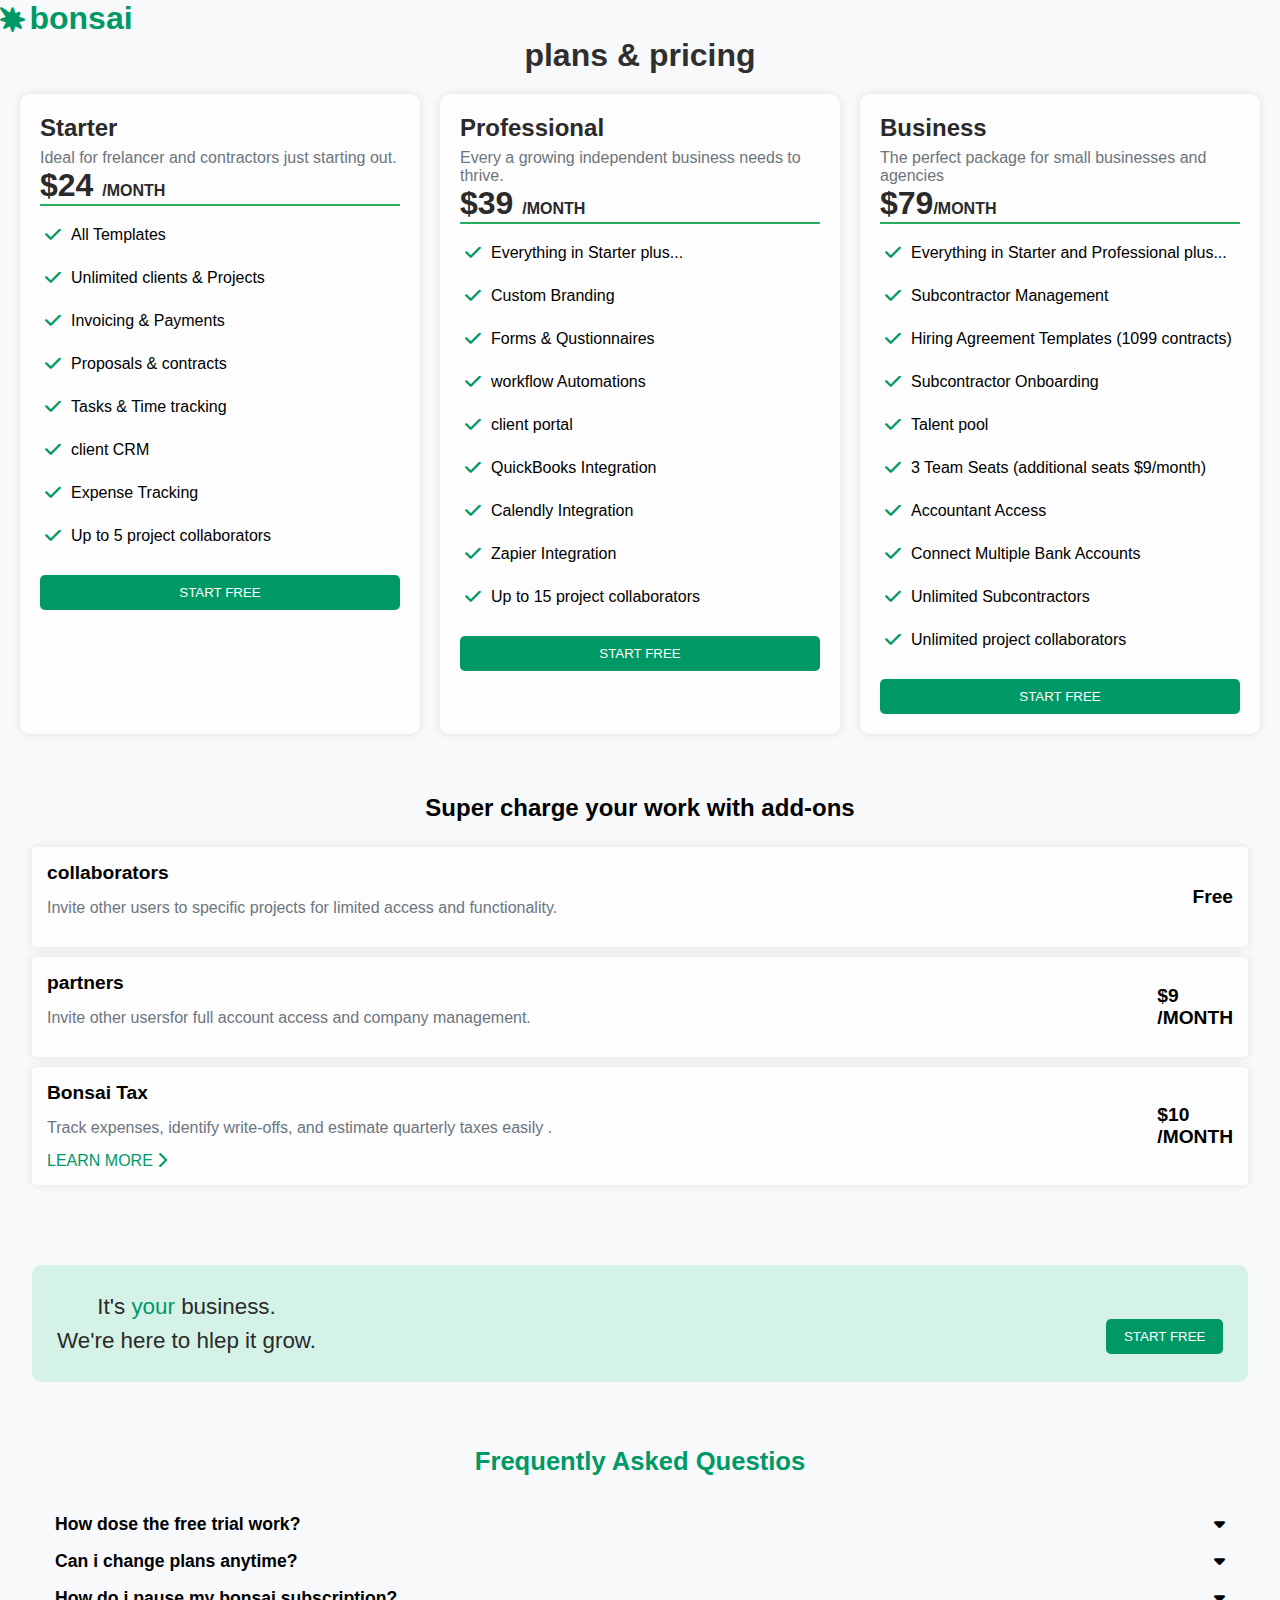
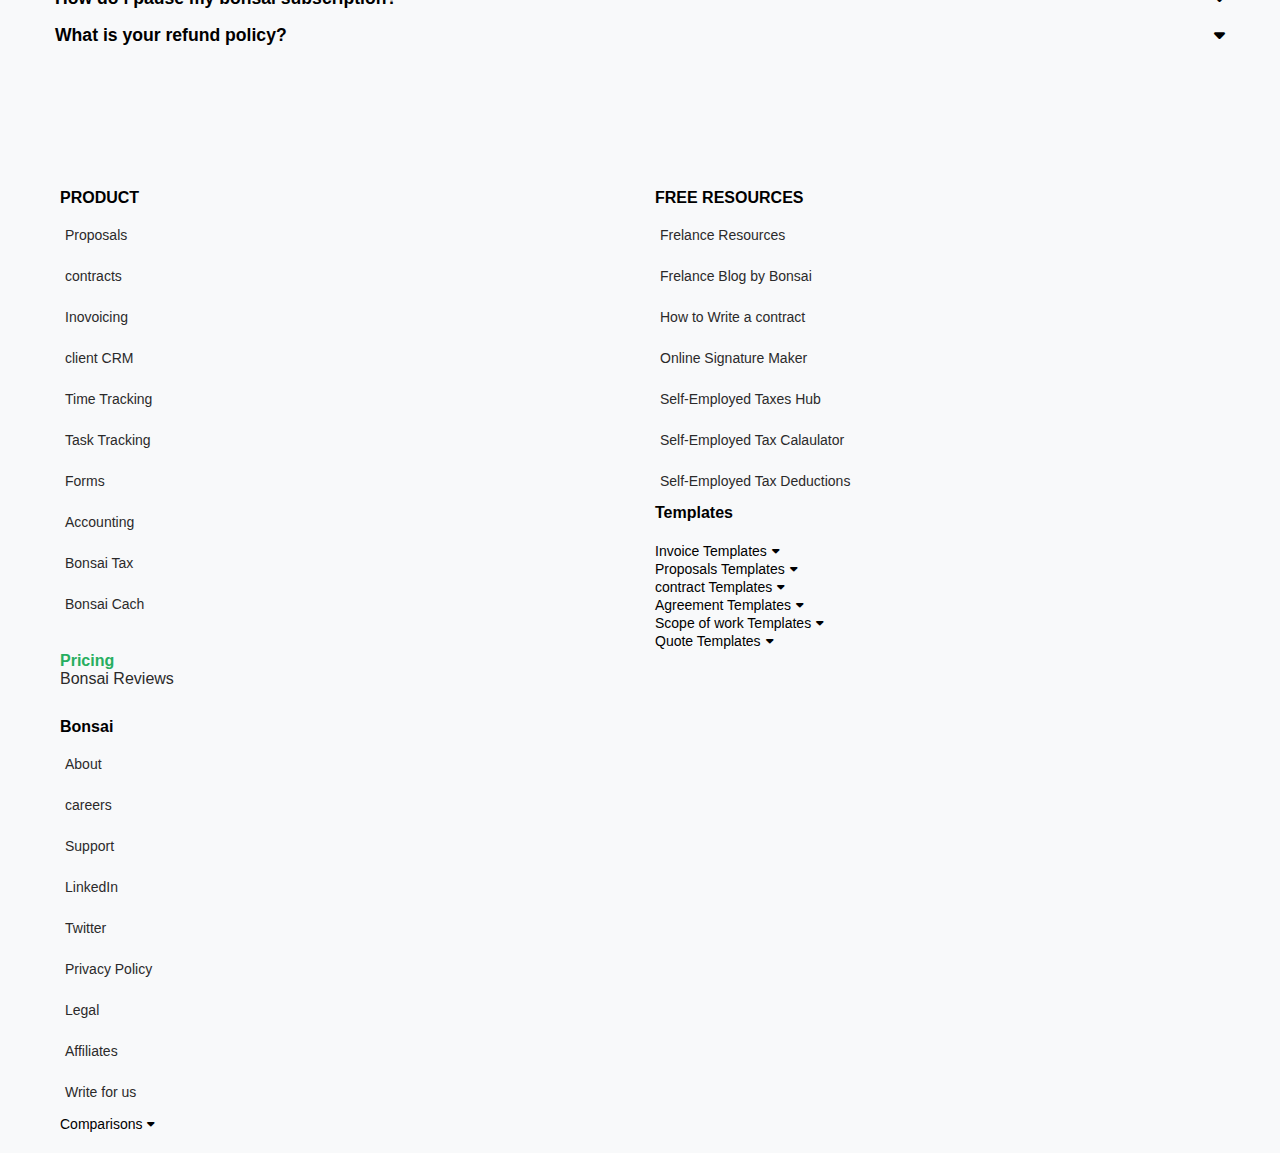
==== commit e2c05bdc: "Add files via upload" ====
--- a/index.html
+++ b/index.html
@@ -3,37 +3,271 @@
 <head>
     <meta charset="UTF-8">
     <meta name="viewport" content="width=device-width, initial-scale=1.0">
-    <title>task15</title>
+    <title>task16</title>
     <link rel="stylesheet" href="css/style.css">
+    <link rel="stylesheet" href="css/all.css">
 </head>
 <body>
-   <header>
-    <nav>
-        <div class="Logo"><p> Logo</p></div>
+    <header>
+        <i class="fa-solid fa-burst"></i> <h1>bonsai</h1>
+        <h2>plans & pricing</h2>
+    </header>
+<main>
+<div class="main-item1">
+<h3>Starter</h3>
+<p class="descrition" >Ideal for frelancer and contractors just starting out.</p>
+<p class="price">$24 <span>/MONTH</span></p>
+<div class="underline"></div>
+<ul>
+    <li> <i class="fa-solid fa-check"> </i>All Templates</li>
+    <li><i class="fa-solid fa-check"> </i> Unlimited clients & Projects</li>
+    <li><i class="fa-solid fa-check"> </i> Invoicing & Payments</li>
+    <li><i class="fa-solid fa-check"> </i> Proposals & contracts</li>
+    <li><i class="fa-solid fa-check"> </i> Tasks & Time tracking</li>
+    <li><i class="fa-solid fa-check"> </i> client CRM</li>
+    <li><i class="fa-solid fa-check"> </i> Expense Tracking</li>
+    <li><i class="fa-solid fa-check"> </i> Up to 5 project collaborators</li>
+</ul>
+<button>START FREE</button>
+</div>
+<div class="main-item2">
+    <h3>Professional</h3>
+    <p class="descrition">Every a growing independent business needs to thrive.</p>
+    <p class="price">$39 <span>/MONTH</span></p>
+    <div class="underline"></div>
+    <ul>
+        <li><i class="fa-solid fa-check"> </i> Everything in Starter plus...</li>
+        <li><i class="fa-solid fa-check"> </i> Custom Branding </li>
+        <li><i class="fa-solid fa-check"> </i>Forms & Qustionnaires</li>
+        <li><i class="fa-solid fa-check"> </i>workflow Automations</li>
+        <li><i class="fa-solid fa-check"> </i>client portal</li>
+        <li><i class="fa-solid fa-check"> </i> QuickBooks Integration</li>
+        <li><i class="fa-solid fa-check"> </i>Calendly Integration</li>
+        <li><i class="fa-solid fa-check"> </i>Zapier Integration</li>
+        <li><i class="fa-solid fa-check"> </i>Up to 15 project collaborators</li>
+    </ul>
+    <button>START FREE</button>
+</div>
+<div class="main-item3">
+    <h3>Business</h3>
+    <p class="descrition">The perfect package for small businesses and agencies</p>
+    <p class="price">$79<span>/MONTH</span></p>
+    <div class="underline"></div>
+    <ul>
+        <li><i class="fa-solid fa-check"> </i>Everything in Starter and Professional plus...</li>
+        <li><i class="fa-solid fa-check"> </i>Subcontractor Management </li>
+        <li><i class="fa-solid fa-check"> </i>Hiring Agreement Templates (1099 contracts)</li>
+        <li><i class="fa-solid fa-check"> </i>Subcontractor  Onboarding</li>
+        <li><i class="fa-solid fa-check"> </i>Talent pool</li>
+        <li><i class="fa-solid fa-check"> </i> 3 Team Seats (additional seats $9/month)</li>
+        <li><i class="fa-solid fa-check"> </i>Accountant Access</li>
+        <li><i class="fa-solid fa-check"> </i>Connect Multiple Bank Accounts</li>
+        <li><i class="fa-solid fa-check"> </i>Unlimited Subcontractors</li>
+        <li><i class="fa-solid fa-check"> </i>Unlimited project collaborators</li>
+    </ul>
+    <button>START FREE</button>
+</div>
+</main>
+  <section>
+  <h2>Super charge your work with add-ons</h2>
+  <div class="section-item1">
+    <div class="item1-info">
+        <h3>collaborators</h3>
+        <p>Invite other users to specific projects for limited access and functionality.</p>
+    </div>
+     <p class="section-item2">Free</p>
+  </div>
+  <div class="section-item1">
+    <div class="item1-info">
+        <h3>partners</h3>
+        <p>Invite other usersfor full account access and company management.</p>
+    </div>
+     <p class="section-item2">$9 <span>/MONTH</span></p>
+  </div>
+  <div class="section-item1">
+    <div class="item1-info">
+        <h3>Bonsai Tax</h3>
+        <p>Track expenses, identify write-offs, and estimate quarterly taxes easily .</p>
+        <a href="#">LEARN MORE <i  class="fa-solid fa-chevron-right"></i> </a>
+    </div>
+    <p class="section-item2">$10 <span>/MONTH</span></p>
+  </div>
+  </section>
+  <section class="section2">
+    <div class="section2-info">
+        <p>It's <span class="section2-item1">your</span> business. <span>We're here to hlep it grow.</span> </p>
+    </div>
+<button>START FREE</button>
+  </section>
+  <section class="section3">
+<h3>Frequently Asked Questios</h3>
+<details class="faq-item">
+    <summary class="faq-question">
+        <span>How dose the free trial work?</span>
+        <span>  <i class="fa fa-caret-down"></i></span>
+    </summary>
+    <div class="faq-answer">
+        <p>When you start your trial with Bonsai you'll receive full, unlimited access to all of Bonas's Workflow or Workflow Plus Features! You will need to enter your credit card information to begin your trial, but don't worry - we won't charge you anything until the subscriptions ends! if you wish to cancel at any time during the trial period, you can do so through your subscriptions settings page. </p>
+    </div>
+</details>
+<details class="faq-item">
+    <summary class="faq-question">
+        <span>Can i change plans anytime?</span>
+        <span>  <i class="fa fa-caret-down"></i></span>
+    </summary>
+    <div class="faq-answer">
+        <p>Yes, you can from within your account. if you have already subscribed to a plan,or want to downgrade or upgrade your current one, you can do this by going to your"Settings" and "subscription"</p>   </div>
+    </div>
+</details>
+<details class="faq-item">
+    <summary class="faq-question">
+            <span>How do i pause my bonsai subscription?</span>    
+            <span>  <i class="fa fa-caret-down"></i></span>
+        </summary>
+        <div class="faq-answer">
+           We totally understand that with nature of freelancing, work ebbs and flows so you might not always need your Bonsai subscription at any time without penalty. Once cancelled, you 'll be able to continue logging in to access all your document and even continue to use our free Features, like Time Tracking! in order to cancel your subscription, login to your Bonsai account.
+        </div>
+    </details>
+    <details class="faq-item">
+        <summary class="faq-question">    
+                <span>What is your refund policy?</span>  
+                <span>  <i class="fa fa-caret-down"></i></span>
+            </summary>
+            <div class="faq-answer">
+                <p>if you contact us within 2 weeks of being charged for your subscription, we willbe happy to issue a refund for you!Beyond those 2 weeks, you will needto cancel or modify the subscription from the subscriptions Tab in settings to avoid future charges, but refunds will not be issued. This applies to both monthly and annual plans.  </p>
+            </div>
+        </details>
+  </section>
+  <footer>
+    <div class="container">
+        <div class="perant">
+            <h3>PRODUCT</h3>
+            <ul>
+                <li><a href="#">Proposals</a></li> 
+                <li><a href="#">contracts</a></li>
+                <li><a href="#">Inovoicing</a></li>
+                <li><a href="#">client CRM</a></li>
+                <li><a href="#"> Time Tracking</a></li>
+                <li><a href="#"> Task Tracking</a></li>
+                <li><a href="#">Forms</a></li>
+                <li><a href="#">Accounting</a></li>
+                <li><a href="#">Bonsai Tax</a></li>
+                <li><a href="#">Bonsai Cach</a></li>
+            </ul>
+            <div class="footer-item1">
+                <h4>Pricing</h4>
+                <a href="#">Bonsai Reviews</a>
+            </div>         
+        </div>
+        <div class="perant"> 
+        <h3>FREE RESOURCES</h3>
         <ul>
-                <li>Home</li>
-                <li>About</li>
-                <li>Portfolio</li>
-                <li>Contact</li>
+         <li><a href="#">Frelance Resources</a></li>
+        <li><a href="#">Frelance Blog by Bonsai</a></li>
+        <li><a href="#">How to Write a contract</a></li>
+        <li><a href="#">Online Signature Maker</a></li>
+        <li><a href="#">Self-Employed Taxes Hub</a></li>
+        <li>  <a href="#">Self-Employed Tax Calaulator</a></li>
+        <li> <a href="#">Self-Employed Tax Deductions </a></li>
+        </ul>
+        <h3>Templates</h3>
+        <details>
+            <summary>Invoice Templates<i class="fa fa-caret-down"></i></summary>
+          <ul>
+            <li>  <a href="#">Invoice Generator</a></li>
+            <li> <a href="#"> Blank invoice Template </a></li>
+            <li> <a href="#"> Editable invoice Template</a></li>
+            <li> <a href="#"> Graphic Design invoice </a></li>
+            <li> <a href="#"> photography invoice Template</a></li>
+            <li> <a href="#"> contractor invoice Template</a></li>
+            <li> <a href="#">Web Design invoice</a></li>
+            <li> <a href="#">Self Employed invoice Template</a></li>
+          </ul>
+        </details>
+        <details> 
+            <summary>Proposals Templates<i class="fa fa-caret-down"></i></summary>
+            <ul>
+                <li> <a href="#">Website Proposals Template</a></li>
+                <li> <a href="#">Digital Markting Proposals Template </a></li>
+                <li> <a href="#"> Social Media Markting Proposals </a></li>
+                <li> <a href="#"> Graphic Design Proposals </a></li>
+                <li> <a href="#">Frelance Proposals Template</a></li>
+                <li> <a href="#"> contractor invoice Template</a></li>
+                <li> <a href="#">SEO Proposals Template</a></li>
+              </ul>
+           </details>
+           <details>
+            <summary>contract Templates<i class="fa fa-caret-down"></i></summary>
+            <ul>
+                <li> <a href="#">Online contract</a></li>
+                <li> <a href="#">Graphic Design contract </a></li>
+                <li> <a href="#"> Frelance contract Template </a></li>
+                <li> <a href="#">  Social Media Markting contract</a></li>
+                <li> <a href="#">Software Development contract</a></li>
+                <li> <a href="#">Web Design contract</a></li>
+                <li> <a href="#">Video Production contract</a></li>
+                <li> <a href="#">Public Relations contract</a></li>
+              </ul>
+           </details>
+           <details>
+            <summary>Agreement Templates<i class="fa fa-caret-down"></i></summary>
+            <ul>
+                <li> <a href="#">Retainer Agreement Template </a></li>
+                <li> <a href="#">influencer Agreement Template </a></li>
+                <li> <a href="#"> Collaboration Agreement Template </a></li>
+                <li> <a href="#"> Software Development Agreement</a></li>
+                <li> <a href="#"> Markting Agreement Template</a></li>
+              </ul>
+           </details>
+             <details>
+                <summary>Scope of work Templates<i class="fa fa-caret-down"></i></summary>
+                <ul>
+                    <li> <a href="#">Website Development Scope of work</a></li>
+                    <li> <a href="#">Digital Markting Scope of work </a></li>
+                    <li> <a href="#"> Consultant statement of work Template </a></li>
+                    <li> <a href="#">  Software Development Scope of work</a></li>
+                  </ul>
+             </details>
+             <details>
+                <summary>Quote Templates <i class="fa fa-caret-down"></i></summary>
+                <ul>
+                    <li> <a href="#"> Frelance Quotation Templates </a></li>
+                    <li> <a href="#">Web Design Quotation Templates </a></li>
+                    <li> <a href="#"> Graphic Design Quotation Template </a></li>
+                    <li> <a href="#"> interior Design Quotation Template</a></li>
+                    <li> <a href="#">Video Production Quotation Template</a></li>
+                    <li> <a href="#">Social Media Markting Quotation</a></li>
+                    <li> <a href="#">Credit Note Template</a></li>
+                    <li> <a href="#">Estimate Template</a></li>
+                    <li> <a href="#">Form Template</a></li>
+                  </ul>
+               </details>
+        </div>
+        <div class="perant">
+            <h3>Bonsai</h3>
+            <ul>
+                <li><a href="#">About</a></li> 
+                <li><a href="#">careers</a></li>
+                <li><a href="#">Support</a></li>
+                <li><a href="#">LinkedIn</a></li>
+                <li><a href="#"> Twitter</a></li>
+                <li><a href="#"> Privacy Policy</a></li>
+                <li><a href="#">Legal</a></li>
+                <li><a href="#">Affiliates</a></li>
+                <li><a href="#">Write for us</a></li>
             </ul>
-    </nav>
-    <div class="header-btns"> 
-        <button>Login</button>
-        <button>Sign up</button>
-    </div>
-   </header> 
-<main>
-    <div class="container">
-        <div class="main-item"> 
-            <h1>Donia Sherif</h1>
-            <h3>Front-end Developer</h3>
-          <div class="main-item1"> <p>Lorem ipsum dolor sit amet consectetur adipisicing elit. Beatae, aliquid.</p></div> 
-        <div class="main-btns"> 
-        <button>Contact Me</button>
-        <button>Read Me</button></div>
-    </div>
-    <div class="profile-image"> <div class="profile-shadow"></div></div>
-        </div>
-</main>
+           <details>
+            <summary>Comparisons<i class="fa fa-caret-down"></i></summary>
+            <ul>
+                <li><a href="#">Freshbooks Alternatives</a></li> 
+                <li><a href="#">QuickBooks Alternatives</a></li>
+                <li><a href="#">Wave vs QuickBooks</a></li>
+                <li><a href="#">Xero vs QuickBooks </a></li>
+                <li><a href="#"> Freshbooks vs QuickBooks</a></li>
+            </ul>
+           </details>
+        </div>
+    </div>
+</footer>
 </body>
 </html>--- a/css/style.css
+++ b/css/style.css
@@ -2,144 +2,377 @@
     padding: 0;
     margin: 0;
     box-sizing: border-box;
-}
+    }
 body{
-    font-family: sans-serif;
-}
-header{
-    background-color: cyan;
+    font-family: Arial,sans-serif;
+    background-color: #f8f9fa;
+}
+header h1{
+    display: inline-block;
+    color: #009966;
+}
+header i{
+   color: #009966; 
+    font-size: 25px;
+}
+header h2{
+    font-size: 2rem;
+   text-align: center;
+   color: #302f2f;
+}
+main{
+    display: grid;
+    grid-template-columns: repeat(auto-fit, minmax(300px, 1fr));
+    gap: 20px;
+    margin: auto;
+    padding: 20px;
+}
+.main-item1,.main-item2,.main-item3{
+    background-color: #fdfdfd;
+    padding: 20px;
+    border-radius: 10px;
+    box-shadow: 0px 0px 10px rgba(0, 0, 0, 0.1) ;
+}
+.main-item1 h3,.main-item2 h3 ,.main-item3 h3 {
+    font-size: 1.5rem;
+    color: #2b2a2a;
+}
+.descrition{
+    margin-top: 7px;
+    color: #6c757d;
+}
+.price{
+    font-size: 2rem;
+    font-weight: bold;
+    color: #2b2a2a;
+}
+.price span{
+    font-size: 1rem;
+    color: #2b2a2a;
+}
+.underline{
+    width: 100%;
+    height: 2px;
+    background-color: #27ae60;
+}
+ul{
+    list-style: none;    
+}
+ul li{
+    margin-top: 15px;
+    padding: 5px;
+    text-align: left;
     display: flex;
-    justify-content: space-around;
     align-items: center;
-  padding: 10px;
-}
-nav{
-    display: flex;
-    justify-content: space-around;
-}
-nav ul {
-display: flex;
-align-items: center;
-list-style: none;
-gap: 20px;
-}
-.Logo{
-    margin-right: 25vw;
-    }
- .Logo p{
-     font-size: 25px;
- }
-nav ul li{
-    font-weight: bold;
+}
+ul li i{
+    color: #009966;
+    font-size: 18px;
+    margin-right: 10px;
+    font-weight: bold;
+}
+button{
+    background-color: #009966;
+    color: #fdfdfd;
+    padding: 10px;
+    border: 0;
+    width: 100%;
+    margin-top: 25px;
+    border-radius: 5px;
     cursor: pointer;
-    transition: all .3s .3s ;
-} 
-nav ul li:hover{
-    text-decoration: underline;
-    text-underline-offset:5px ;
-    text-decoration-thickness: 3px
-}
-.header-btns{
-    margin-left: 15vw;
-    perspective: 700px;
-}
-button{
-    padding: 7px;
-    background-color: rgb(13, 56, 13);
-    color: white;
-    border-radius: 5px;
-    border: 0;
-    cursor: pointer;
-    transition: all .3s .2s ease;
-}
-button:hover{
-background-color: rgba(126, 126, 126, 0.8);
-transform: translateZ(-25px);
-}
-main{
-display: flex;
-flex-direction: column;
-gap: 10px;
-padding: 30px 90px;
-}
-.container{
-    display: flex;
-align-items: center;
-justify-content: space-between;
-}
-.profile-image{
+}
+section{
+    margin: 40px auto;
+    max-width: 800px;
+}
+section h2{
+    margin-bottom: 25px;
+text-align: center;
+}
+.section-item1{
+    background-color:#fdfdfd ;
     display: flex;
     justify-content: space-between;
-    background-image:url(../images/Sunflower.jpg) ;
-    background-repeat: no-repeat;
-    background-size: cover;
-    width: 200px;
-    aspect-ratio: 1/1;
-    border-radius: 100px;
-    animation: moveUpDown 3s ease-in-out infinite;
-    position: relative; 
+    align-items: center;
+    padding: 15px;
+    margin-bottom: 10px;
+    border-radius: 5px;
+    box-shadow: 0px 0px 10px rgba(0, 0, 0, 0.1) ;
+}
+.item1-info h3{
+font-size: 1.2rem;
+}
+.item1-info p{
+    margin: 15px 0;
+    color: #6c757d;
+}
+.item1-info a{
+color: #009966;
+font-size: 0,9rem;
+text-decoration: none;
+}
+.section-item2{
+    font-weight: bold;
+    font-size: 1.2rem;
+}
+.section-item2 span{
+    display: block;
+}
+.section2{
+    background-color: #d4f3e6;
+    margin-top: 80px;
+    padding: 30px;
+    border-radius: 10px;
+display: flex;
+justify-content: space-between;
+align-items: center;
+}
+.section2-info{
+text-align: left;
+max-width: 400px;
+}
+.section2 p{
+font-size: 1.5rem;
+color: #2b2a2a;
+margin: auto;
+line-height: 1.5;
+text-align: center;
+}
+.section2 .section2-item1{
+    display: inline;
+    color: #009966;
+}
+.section2 span{
+display: block;
+}
+.section2 button{
+    padding: 10px 15px;
+    width: 16%;
+   background-color: #009966;
+}
+.section3{
+    margin-top:50px ;
+    padding: 20px;
+}
+.section3 h3{
+    text-align: center;
+    font-size: 1.8rem;
+    margin-bottom: 30px;
+    color: #009966;
+}
+summary::-webkit-details-marker{
+    display: none;
+}
+.faq-question{
+    display: flex;
+    justify-content: space-between;
+    align-items: center;
+    font-size: 1.2rem;
+    font-weight: bold;
     cursor: pointer;
-}
-.profile-image:hover{
-    box-shadow: 0 4px 8px rgba(43, 42, 42, 0.8);
-}
-.profile-shadow {
-    position: absolute; 
-    bottom: -30px; 
-    left: 50%; 
-    transform: translateX(-50%); 
-    width: 120px; 
-    height: 30px; 
-    background-color: rgba(146, 145, 145, 0.9); 
-    border-radius: 10px; 
-    box-shadow: 0 4px 8px rgba(43, 42, 42, 0.8); 
-    animation: shadowEffect 3s ease-in-out infinite; 
-}
-@keyframes moveUpDown  {
-    0% {
-        transform: translateY(0);
-    }
-    50% {
-        transform: translateY(-10px); 
-    }
-    100% {
-        transform: translateY(0); 
-    }
-}
-@keyframes shadowEffect {
-    0% {
-   
-        width: 150px; 
-        height: 30px; 
-        transform: translate(-50%, 10px); 
-    }
-    50% {
-        
-        width: 50px; 
-        height: 20px; 
-        transform: translate(-50%, 0); 
-    }
-    100% {
-     
-        width: 120px; 
-        height: 30px; 
-        transform: translate(-50%, 10px); 
-}
-}
-.main-item{
-    display: flex;
-    flex-direction: column;
-    gap: 10px;
- }
- .main-item1{
-     width: 400px;
- }
- .main-btns{
-     display: flex;
-     gap: 10px;
-     perspective: 500px;
-     transition: all .3s .2s ease;
- }
- .main-btns button:hover{
-     transform: translateZ(-2px);
- }+    padding: 10px;
+    list-style: none;
+    transition: all 0.2s ease;
+}
+.faq-answer{
+    padding: 10px;
+    line-height: 30px;
+}
+footer .container{
+    display: grid;
+    grid-template-columns: repeat(3,1fr );
+    gap: 40px;
+    margin: auto;
+    max-width: 1200px;
+    padding: 20px;
+    margin-top: 100px;
+}
+.perant h3{
+    font-size: 16px;
+    font-weight: bold;
+    margin-bottom: 20px;
+}
+.perant ul li{
+    font-size: 14px;
+    margin-bottom: 5px;
+}
+.perant ul li a{
+    text-decoration: none;
+    color: #2b2a2a;
+    padding: 5px 0;
+    margin-top: -10px;
+}
+.perant datalist{
+    margin-bottom:10px ;
+    padding: 5px 0;
+}
+.perant summary{
+    font-size: 14px;
+    cursor: pointer;
+    display: inline-flex;
+ align-items: center;
+   gap: 5px;
+    align-items: center;
+    list-style: none;
+}
+.perant summary i{
+    font-size: 12px;
+}
+.footer-item1 h4{
+    color: #27ae60;
+    font-size: 16px;
+    margin-top: 30px;
+}
+.footer-item1 a{
+    text-decoration: none;
+    color: #2b2a2a;
+    margin-top: 10px;
+}
+@media (min-width: 1024px) {
+    main {
+        grid-template-columns: repeat(3, 1fr);
+    }
+    section {
+        max-width: 95%;
+    }
+    .section2 {
+        flex-direction: row;
+        text-align: center;
+        padding: 25px;
+    }
+    .section2-info {
+        max-width: 100%;
+    }
+    .section2 p {
+        font-size: 1.4rem;
+    }
+    .section2 button {
+        width: 10%;
+    }
+    .section3 {
+        padding: 15px;
+    }
+    .section3 h3 {
+        font-size: 1.6rem;
+    }
+    .faq-question {
+        font-size: 1.1rem;
+        padding: 8px;
+    }
+    .faq-answer {
+        font-size: 1rem;
+        line-height: 1.6;
+    }
+    footer .container {
+        grid-template-columns: repeat(2, 1fr);
+        gap: 30px;
+    }
+}
+@media (max-width: 768px) {
+    main {
+        grid-template-columns: 1fr;
+    }
+    header h2 {
+        font-size: 1.5rem;
+    }
+    .price {
+        font-size: 1.8rem;
+    }
+    button {
+        padding: 8px;
+        font-size: 1rem;
+    }
+    .section-item1 {
+        flex-direction: column;
+        align-items: center;
+        text-align: center;
+    }
+    .section2 p {
+        font-size: 1.3rem;
+    }
+    .section2 button {
+        width: 20%;
+        padding: 12px;
+    }
+    .section-item2 {
+        margin-top: 10px;
+    }
+    .section3 h3 {
+        font-size: 1.5rem;
+    }
+    .faq-question {
+        font-size: 1rem;
+        padding: 6px;
+    }
+    .faq-answer {
+        font-size: 0.9rem;
+    }
+    footer .container {
+        grid-template-columns: 1fr;
+        gap: 20px;
+        text-align: center;
+    }
+    .perant ul {
+        padding: 0;
+    }
+    .perant summary {
+        justify-content: center;
+    }
+}
+@media (max-width: 480px) {
+    header h1 {
+        font-size: 1.8rem;
+    }
+    header h2 {
+        font-size: 1.2rem;
+    }
+    .price {
+        font-size: 1.5rem;
+    }
+    button {
+        padding: 7px;
+        font-size: 0.9rem;
+    }
+    .section-item1 {
+        padding: 15px;
+    }
+    .section-item2 {
+        font-size: 1rem;
+    }
+    .section2 p {
+        font-size: 1.2rem;
+    }
+    .section2 button {
+        width: 30%;
+        padding: 12px;
+    }
+    .section3 h3 {
+        font-size: 1.4rem;
+        text-align: center;
+    }
+    .faq-question {
+        font-size: 0.9rem;
+        padding: 5px;
+    }
+    .faq-answer {
+        font-size: 0.85rem;
+        line-height: 1.5;
+    }
+    footer .container {
+        padding: 10px;
+    }
+    .perant h3 {
+        font-size: 14px;
+        margin-bottom: 15px;
+    }
+    .perant ul li {
+        font-size: 12px;
+    } .perant summary {
+        font-size: 12px;
+    }
+    .footer-item1 h4 {
+        font-size: 14px;
+        margin-top: 20px;
+    }
+
+}
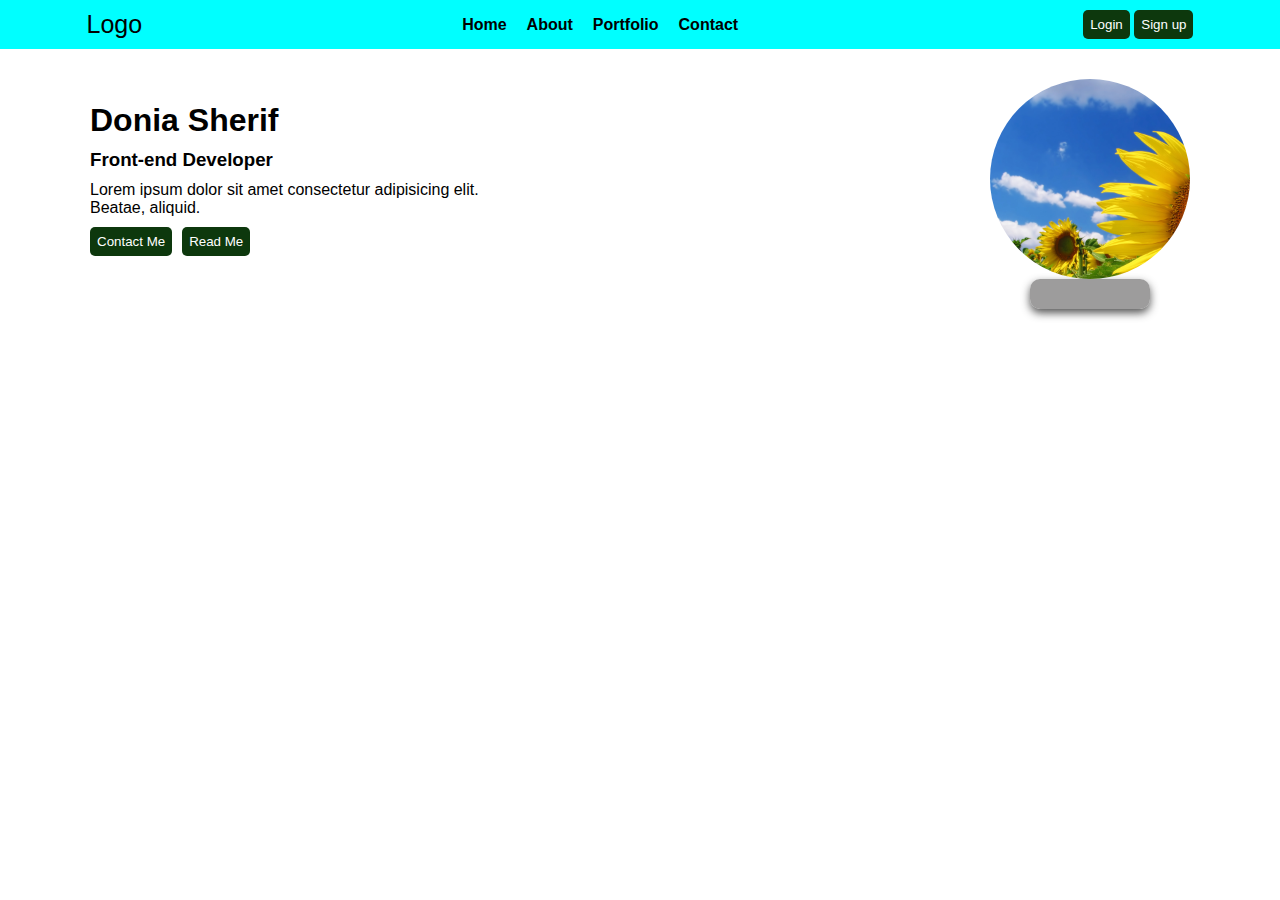
==== commit bf166a23: "Add files via upload" ====
--- a/index.html
+++ b/index.html
@@ -3,271 +3,37 @@
 <head>
     <meta charset="UTF-8">
     <meta name="viewport" content="width=device-width, initial-scale=1.0">
-    <title>task16</title>
+    <title>task15</title>
     <link rel="stylesheet" href="css/style.css">
-    <link rel="stylesheet" href="css/all.css">
 </head>
 <body>
-    <header>
-        <i class="fa-solid fa-burst"></i> <h1>bonsai</h1>
-        <h2>plans & pricing</h2>
-    </header>
+   <header>
+    <nav>
+        <div class="Logo"><p> Logo</p></div>
+        <ul>
+                <li>Home</li>
+                <li>About</li>
+                <li>Portfolio</li>
+                <li>Contact</li>
+            </ul>
+    </nav>
+    <div class="header-btns"> 
+        <button>Login</button>
+        <button>Sign up</button>
+    </div>
+   </header> 
 <main>
-<div class="main-item1">
-<h3>Starter</h3>
-<p class="descrition" >Ideal for frelancer and contractors just starting out.</p>
-<p class="price">$24 <span>/MONTH</span></p>
-<div class="underline"></div>
-<ul>
-    <li> <i class="fa-solid fa-check"> </i>All Templates</li>
-    <li><i class="fa-solid fa-check"> </i> Unlimited clients & Projects</li>
-    <li><i class="fa-solid fa-check"> </i> Invoicing & Payments</li>
-    <li><i class="fa-solid fa-check"> </i> Proposals & contracts</li>
-    <li><i class="fa-solid fa-check"> </i> Tasks & Time tracking</li>
-    <li><i class="fa-solid fa-check"> </i> client CRM</li>
-    <li><i class="fa-solid fa-check"> </i> Expense Tracking</li>
-    <li><i class="fa-solid fa-check"> </i> Up to 5 project collaborators</li>
-</ul>
-<button>START FREE</button>
-</div>
-<div class="main-item2">
-    <h3>Professional</h3>
-    <p class="descrition">Every a growing independent business needs to thrive.</p>
-    <p class="price">$39 <span>/MONTH</span></p>
-    <div class="underline"></div>
-    <ul>
-        <li><i class="fa-solid fa-check"> </i> Everything in Starter plus...</li>
-        <li><i class="fa-solid fa-check"> </i> Custom Branding </li>
-        <li><i class="fa-solid fa-check"> </i>Forms & Qustionnaires</li>
-        <li><i class="fa-solid fa-check"> </i>workflow Automations</li>
-        <li><i class="fa-solid fa-check"> </i>client portal</li>
-        <li><i class="fa-solid fa-check"> </i> QuickBooks Integration</li>
-        <li><i class="fa-solid fa-check"> </i>Calendly Integration</li>
-        <li><i class="fa-solid fa-check"> </i>Zapier Integration</li>
-        <li><i class="fa-solid fa-check"> </i>Up to 15 project collaborators</li>
-    </ul>
-    <button>START FREE</button>
-</div>
-<div class="main-item3">
-    <h3>Business</h3>
-    <p class="descrition">The perfect package for small businesses and agencies</p>
-    <p class="price">$79<span>/MONTH</span></p>
-    <div class="underline"></div>
-    <ul>
-        <li><i class="fa-solid fa-check"> </i>Everything in Starter and Professional plus...</li>
-        <li><i class="fa-solid fa-check"> </i>Subcontractor Management </li>
-        <li><i class="fa-solid fa-check"> </i>Hiring Agreement Templates (1099 contracts)</li>
-        <li><i class="fa-solid fa-check"> </i>Subcontractor  Onboarding</li>
-        <li><i class="fa-solid fa-check"> </i>Talent pool</li>
-        <li><i class="fa-solid fa-check"> </i> 3 Team Seats (additional seats $9/month)</li>
-        <li><i class="fa-solid fa-check"> </i>Accountant Access</li>
-        <li><i class="fa-solid fa-check"> </i>Connect Multiple Bank Accounts</li>
-        <li><i class="fa-solid fa-check"> </i>Unlimited Subcontractors</li>
-        <li><i class="fa-solid fa-check"> </i>Unlimited project collaborators</li>
-    </ul>
-    <button>START FREE</button>
-</div>
+    <div class="container">
+        <div class="main-item"> 
+            <h1>Donia Sherif</h1>
+            <h3>Front-end Developer</h3>
+          <div class="main-item1"> <p>Lorem ipsum dolor sit amet consectetur adipisicing elit. Beatae, aliquid.</p></div> 
+        <div class="main-btns"> 
+        <button>Contact Me</button>
+        <button>Read Me</button></div>
+    </div>
+    <div class="profile-image"> <div class="profile-shadow"></div></div>
+        </div>
 </main>
-  <section>
-  <h2>Super charge your work with add-ons</h2>
-  <div class="section-item1">
-    <div class="item1-info">
-        <h3>collaborators</h3>
-        <p>Invite other users to specific projects for limited access and functionality.</p>
-    </div>
-     <p class="section-item2">Free</p>
-  </div>
-  <div class="section-item1">
-    <div class="item1-info">
-        <h3>partners</h3>
-        <p>Invite other usersfor full account access and company management.</p>
-    </div>
-     <p class="section-item2">$9 <span>/MONTH</span></p>
-  </div>
-  <div class="section-item1">
-    <div class="item1-info">
-        <h3>Bonsai Tax</h3>
-        <p>Track expenses, identify write-offs, and estimate quarterly taxes easily .</p>
-        <a href="#">LEARN MORE <i  class="fa-solid fa-chevron-right"></i> </a>
-    </div>
-    <p class="section-item2">$10 <span>/MONTH</span></p>
-  </div>
-  </section>
-  <section class="section2">
-    <div class="section2-info">
-        <p>It's <span class="section2-item1">your</span> business. <span>We're here to hlep it grow.</span> </p>
-    </div>
-<button>START FREE</button>
-  </section>
-  <section class="section3">
-<h3>Frequently Asked Questios</h3>
-<details class="faq-item">
-    <summary class="faq-question">
-        <span>How dose the free trial work?</span>
-        <span>  <i class="fa fa-caret-down"></i></span>
-    </summary>
-    <div class="faq-answer">
-        <p>When you start your trial with Bonsai you'll receive full, unlimited access to all of Bonas's Workflow or Workflow Plus Features! You will need to enter your credit card information to begin your trial, but don't worry - we won't charge you anything until the subscriptions ends! if you wish to cancel at any time during the trial period, you can do so through your subscriptions settings page. </p>
-    </div>
-</details>
-<details class="faq-item">
-    <summary class="faq-question">
-        <span>Can i change plans anytime?</span>
-        <span>  <i class="fa fa-caret-down"></i></span>
-    </summary>
-    <div class="faq-answer">
-        <p>Yes, you can from within your account. if you have already subscribed to a plan,or want to downgrade or upgrade your current one, you can do this by going to your"Settings" and "subscription"</p>   </div>
-    </div>
-</details>
-<details class="faq-item">
-    <summary class="faq-question">
-            <span>How do i pause my bonsai subscription?</span>    
-            <span>  <i class="fa fa-caret-down"></i></span>
-        </summary>
-        <div class="faq-answer">
-           We totally understand that with nature of freelancing, work ebbs and flows so you might not always need your Bonsai subscription at any time without penalty. Once cancelled, you 'll be able to continue logging in to access all your document and even continue to use our free Features, like Time Tracking! in order to cancel your subscription, login to your Bonsai account.
-        </div>
-    </details>
-    <details class="faq-item">
-        <summary class="faq-question">    
-                <span>What is your refund policy?</span>  
-                <span>  <i class="fa fa-caret-down"></i></span>
-            </summary>
-            <div class="faq-answer">
-                <p>if you contact us within 2 weeks of being charged for your subscription, we willbe happy to issue a refund for you!Beyond those 2 weeks, you will needto cancel or modify the subscription from the subscriptions Tab in settings to avoid future charges, but refunds will not be issued. This applies to both monthly and annual plans.  </p>
-            </div>
-        </details>
-  </section>
-  <footer>
-    <div class="container">
-        <div class="perant">
-            <h3>PRODUCT</h3>
-            <ul>
-                <li><a href="#">Proposals</a></li> 
-                <li><a href="#">contracts</a></li>
-                <li><a href="#">Inovoicing</a></li>
-                <li><a href="#">client CRM</a></li>
-                <li><a href="#"> Time Tracking</a></li>
-                <li><a href="#"> Task Tracking</a></li>
-                <li><a href="#">Forms</a></li>
-                <li><a href="#">Accounting</a></li>
-                <li><a href="#">Bonsai Tax</a></li>
-                <li><a href="#">Bonsai Cach</a></li>
-            </ul>
-            <div class="footer-item1">
-                <h4>Pricing</h4>
-                <a href="#">Bonsai Reviews</a>
-            </div>         
-        </div>
-        <div class="perant"> 
-        <h3>FREE RESOURCES</h3>
-        <ul>
-         <li><a href="#">Frelance Resources</a></li>
-        <li><a href="#">Frelance Blog by Bonsai</a></li>
-        <li><a href="#">How to Write a contract</a></li>
-        <li><a href="#">Online Signature Maker</a></li>
-        <li><a href="#">Self-Employed Taxes Hub</a></li>
-        <li>  <a href="#">Self-Employed Tax Calaulator</a></li>
-        <li> <a href="#">Self-Employed Tax Deductions </a></li>
-        </ul>
-        <h3>Templates</h3>
-        <details>
-            <summary>Invoice Templates<i class="fa fa-caret-down"></i></summary>
-          <ul>
-            <li>  <a href="#">Invoice Generator</a></li>
-            <li> <a href="#"> Blank invoice Template </a></li>
-            <li> <a href="#"> Editable invoice Template</a></li>
-            <li> <a href="#"> Graphic Design invoice </a></li>
-            <li> <a href="#"> photography invoice Template</a></li>
-            <li> <a href="#"> contractor invoice Template</a></li>
-            <li> <a href="#">Web Design invoice</a></li>
-            <li> <a href="#">Self Employed invoice Template</a></li>
-          </ul>
-        </details>
-        <details> 
-            <summary>Proposals Templates<i class="fa fa-caret-down"></i></summary>
-            <ul>
-                <li> <a href="#">Website Proposals Template</a></li>
-                <li> <a href="#">Digital Markting Proposals Template </a></li>
-                <li> <a href="#"> Social Media Markting Proposals </a></li>
-                <li> <a href="#"> Graphic Design Proposals </a></li>
-                <li> <a href="#">Frelance Proposals Template</a></li>
-                <li> <a href="#"> contractor invoice Template</a></li>
-                <li> <a href="#">SEO Proposals Template</a></li>
-              </ul>
-           </details>
-           <details>
-            <summary>contract Templates<i class="fa fa-caret-down"></i></summary>
-            <ul>
-                <li> <a href="#">Online contract</a></li>
-                <li> <a href="#">Graphic Design contract </a></li>
-                <li> <a href="#"> Frelance contract Template </a></li>
-                <li> <a href="#">  Social Media Markting contract</a></li>
-                <li> <a href="#">Software Development contract</a></li>
-                <li> <a href="#">Web Design contract</a></li>
-                <li> <a href="#">Video Production contract</a></li>
-                <li> <a href="#">Public Relations contract</a></li>
-              </ul>
-           </details>
-           <details>
-            <summary>Agreement Templates<i class="fa fa-caret-down"></i></summary>
-            <ul>
-                <li> <a href="#">Retainer Agreement Template </a></li>
-                <li> <a href="#">influencer Agreement Template </a></li>
-                <li> <a href="#"> Collaboration Agreement Template </a></li>
-                <li> <a href="#"> Software Development Agreement</a></li>
-                <li> <a href="#"> Markting Agreement Template</a></li>
-              </ul>
-           </details>
-             <details>
-                <summary>Scope of work Templates<i class="fa fa-caret-down"></i></summary>
-                <ul>
-                    <li> <a href="#">Website Development Scope of work</a></li>
-                    <li> <a href="#">Digital Markting Scope of work </a></li>
-                    <li> <a href="#"> Consultant statement of work Template </a></li>
-                    <li> <a href="#">  Software Development Scope of work</a></li>
-                  </ul>
-             </details>
-             <details>
-                <summary>Quote Templates <i class="fa fa-caret-down"></i></summary>
-                <ul>
-                    <li> <a href="#"> Frelance Quotation Templates </a></li>
-                    <li> <a href="#">Web Design Quotation Templates </a></li>
-                    <li> <a href="#"> Graphic Design Quotation Template </a></li>
-                    <li> <a href="#"> interior Design Quotation Template</a></li>
-                    <li> <a href="#">Video Production Quotation Template</a></li>
-                    <li> <a href="#">Social Media Markting Quotation</a></li>
-                    <li> <a href="#">Credit Note Template</a></li>
-                    <li> <a href="#">Estimate Template</a></li>
-                    <li> <a href="#">Form Template</a></li>
-                  </ul>
-               </details>
-        </div>
-        <div class="perant">
-            <h3>Bonsai</h3>
-            <ul>
-                <li><a href="#">About</a></li> 
-                <li><a href="#">careers</a></li>
-                <li><a href="#">Support</a></li>
-                <li><a href="#">LinkedIn</a></li>
-                <li><a href="#"> Twitter</a></li>
-                <li><a href="#"> Privacy Policy</a></li>
-                <li><a href="#">Legal</a></li>
-                <li><a href="#">Affiliates</a></li>
-                <li><a href="#">Write for us</a></li>
-            </ul>
-           <details>
-            <summary>Comparisons<i class="fa fa-caret-down"></i></summary>
-            <ul>
-                <li><a href="#">Freshbooks Alternatives</a></li> 
-                <li><a href="#">QuickBooks Alternatives</a></li>
-                <li><a href="#">Wave vs QuickBooks</a></li>
-                <li><a href="#">Xero vs QuickBooks </a></li>
-                <li><a href="#"> Freshbooks vs QuickBooks</a></li>
-            </ul>
-           </details>
-        </div>
-    </div>
-</footer>
 </body>
 </html>--- a/css/style.css
+++ b/css/style.css
@@ -2,377 +2,144 @@
     padding: 0;
     margin: 0;
     box-sizing: border-box;
+}
+body{
+    font-family: sans-serif;
+}
+header{
+    background-color: cyan;
+    display: flex;
+    justify-content: space-around;
+    align-items: center;
+  padding: 10px;
+}
+nav{
+    display: flex;
+    justify-content: space-around;
+}
+nav ul {
+display: flex;
+align-items: center;
+list-style: none;
+gap: 20px;
+}
+.Logo{
+    margin-right: 25vw;
     }
-body{
-    font-family: Arial,sans-serif;
-    background-color: #f8f9fa;
+ .Logo p{
+     font-size: 25px;
+ }
+nav ul li{
+    font-weight: bold;
+    cursor: pointer;
+    transition: all .3s .3s ;
+} 
+nav ul li:hover{
+    text-decoration: underline;
+    text-underline-offset:5px ;
+    text-decoration-thickness: 3px
 }
-header h1{
-    display: inline-block;
-    color: #009966;
+.header-btns{
+    margin-left: 15vw;
+    perspective: 700px;
 }
-header i{
-   color: #009966; 
-    font-size: 25px;
+button{
+    padding: 7px;
+    background-color: rgb(13, 56, 13);
+    color: white;
+    border-radius: 5px;
+    border: 0;
+    cursor: pointer;
+    transition: all .3s .2s ease;
 }
-header h2{
-    font-size: 2rem;
-   text-align: center;
-   color: #302f2f;
+button:hover{
+background-color: rgba(126, 126, 126, 0.8);
+transform: translateZ(-25px);
 }
 main{
-    display: grid;
-    grid-template-columns: repeat(auto-fit, minmax(300px, 1fr));
-    gap: 20px;
-    margin: auto;
-    padding: 20px;
+display: flex;
+flex-direction: column;
+gap: 10px;
+padding: 30px 90px;
 }
-.main-item1,.main-item2,.main-item3{
-    background-color: #fdfdfd;
-    padding: 20px;
-    border-radius: 10px;
-    box-shadow: 0px 0px 10px rgba(0, 0, 0, 0.1) ;
+.container{
+    display: flex;
+align-items: center;
+justify-content: space-between;
 }
-.main-item1 h3,.main-item2 h3 ,.main-item3 h3 {
-    font-size: 1.5rem;
-    color: #2b2a2a;
-}
-.descrition{
-    margin-top: 7px;
-    color: #6c757d;
-}
-.price{
-    font-size: 2rem;
-    font-weight: bold;
-    color: #2b2a2a;
-}
-.price span{
-    font-size: 1rem;
-    color: #2b2a2a;
-}
-.underline{
-    width: 100%;
-    height: 2px;
-    background-color: #27ae60;
-}
-ul{
-    list-style: none;    
-}
-ul li{
-    margin-top: 15px;
-    padding: 5px;
-    text-align: left;
+.profile-image{
     display: flex;
-    align-items: center;
-}
-ul li i{
-    color: #009966;
-    font-size: 18px;
-    margin-right: 10px;
-    font-weight: bold;
-}
-button{
-    background-color: #009966;
-    color: #fdfdfd;
-    padding: 10px;
-    border: 0;
-    width: 100%;
-    margin-top: 25px;
-    border-radius: 5px;
+    justify-content: space-between;
+    background-image:url(../images/Sunflower.jpg) ;
+    background-repeat: no-repeat;
+    background-size: cover;
+    width: 200px;
+    aspect-ratio: 1/1;
+    border-radius: 100px;
+    animation: moveUpDown 3s ease-in-out infinite;
+    position: relative; 
     cursor: pointer;
 }
-section{
-    margin: 40px auto;
-    max-width: 800px;
+.profile-image:hover{
+    box-shadow: 0 4px 8px rgba(43, 42, 42, 0.8);
 }
-section h2{
-    margin-bottom: 25px;
-text-align: center;
+.profile-shadow {
+    position: absolute; 
+    bottom: -30px; 
+    left: 50%; 
+    transform: translateX(-50%); 
+    width: 120px; 
+    height: 30px; 
+    background-color: rgba(146, 145, 145, 0.9); 
+    border-radius: 10px; 
+    box-shadow: 0 4px 8px rgba(43, 42, 42, 0.8); 
+    animation: shadowEffect 3s ease-in-out infinite; 
 }
-.section-item1{
-    background-color:#fdfdfd ;
-    display: flex;
-    justify-content: space-between;
-    align-items: center;
-    padding: 15px;
-    margin-bottom: 10px;
-    border-radius: 5px;
-    box-shadow: 0px 0px 10px rgba(0, 0, 0, 0.1) ;
-}
-.item1-info h3{
-font-size: 1.2rem;
-}
-.item1-info p{
-    margin: 15px 0;
-    color: #6c757d;
-}
-.item1-info a{
-color: #009966;
-font-size: 0,9rem;
-text-decoration: none;
-}
-.section-item2{
-    font-weight: bold;
-    font-size: 1.2rem;
-}
-.section-item2 span{
-    display: block;
-}
-.section2{
-    background-color: #d4f3e6;
-    margin-top: 80px;
-    padding: 30px;
-    border-radius: 10px;
-display: flex;
-justify-content: space-between;
-align-items: center;
-}
-.section2-info{
-text-align: left;
-max-width: 400px;
-}
-.section2 p{
-font-size: 1.5rem;
-color: #2b2a2a;
-margin: auto;
-line-height: 1.5;
-text-align: center;
-}
-.section2 .section2-item1{
-    display: inline;
-    color: #009966;
-}
-.section2 span{
-display: block;
-}
-.section2 button{
-    padding: 10px 15px;
-    width: 16%;
-   background-color: #009966;
-}
-.section3{
-    margin-top:50px ;
-    padding: 20px;
-}
-.section3 h3{
-    text-align: center;
-    font-size: 1.8rem;
-    margin-bottom: 30px;
-    color: #009966;
-}
-summary::-webkit-details-marker{
-    display: none;
-}
-.faq-question{
-    display: flex;
-    justify-content: space-between;
-    align-items: center;
-    font-size: 1.2rem;
-    font-weight: bold;
-    cursor: pointer;
-    padding: 10px;
-    list-style: none;
-    transition: all 0.2s ease;
-}
-.faq-answer{
-    padding: 10px;
-    line-height: 30px;
-}
-footer .container{
-    display: grid;
-    grid-template-columns: repeat(3,1fr );
-    gap: 40px;
-    margin: auto;
-    max-width: 1200px;
-    padding: 20px;
-    margin-top: 100px;
-}
-.perant h3{
-    font-size: 16px;
-    font-weight: bold;
-    margin-bottom: 20px;
-}
-.perant ul li{
-    font-size: 14px;
-    margin-bottom: 5px;
-}
-.perant ul li a{
-    text-decoration: none;
-    color: #2b2a2a;
-    padding: 5px 0;
-    margin-top: -10px;
-}
-.perant datalist{
-    margin-bottom:10px ;
-    padding: 5px 0;
-}
-.perant summary{
-    font-size: 14px;
-    cursor: pointer;
-    display: inline-flex;
- align-items: center;
-   gap: 5px;
-    align-items: center;
-    list-style: none;
-}
-.perant summary i{
-    font-size: 12px;
-}
-.footer-item1 h4{
-    color: #27ae60;
-    font-size: 16px;
-    margin-top: 30px;
-}
-.footer-item1 a{
-    text-decoration: none;
-    color: #2b2a2a;
-    margin-top: 10px;
-}
-@media (min-width: 1024px) {
-    main {
-        grid-template-columns: repeat(3, 1fr);
+@keyframes moveUpDown  {
+    0% {
+        transform: translateY(0);
     }
-    section {
-        max-width: 95%;
+    50% {
+        transform: translateY(-10px); 
     }
-    .section2 {
-        flex-direction: row;
-        text-align: center;
-        padding: 25px;
-    }
-    .section2-info {
-        max-width: 100%;
-    }
-    .section2 p {
-        font-size: 1.4rem;
-    }
-    .section2 button {
-        width: 10%;
-    }
-    .section3 {
-        padding: 15px;
-    }
-    .section3 h3 {
-        font-size: 1.6rem;
-    }
-    .faq-question {
-        font-size: 1.1rem;
-        padding: 8px;
-    }
-    .faq-answer {
-        font-size: 1rem;
-        line-height: 1.6;
-    }
-    footer .container {
-        grid-template-columns: repeat(2, 1fr);
-        gap: 30px;
+    100% {
+        transform: translateY(0); 
     }
 }
-@media (max-width: 768px) {
-    main {
-        grid-template-columns: 1fr;
+@keyframes shadowEffect {
+    0% {
+   
+        width: 150px; 
+        height: 30px; 
+        transform: translate(-50%, 10px); 
     }
-    header h2 {
-        font-size: 1.5rem;
+    50% {
+        
+        width: 50px; 
+        height: 20px; 
+        transform: translate(-50%, 0); 
     }
-    .price {
-        font-size: 1.8rem;
-    }
-    button {
-        padding: 8px;
-        font-size: 1rem;
-    }
-    .section-item1 {
-        flex-direction: column;
-        align-items: center;
-        text-align: center;
-    }
-    .section2 p {
-        font-size: 1.3rem;
-    }
-    .section2 button {
-        width: 20%;
-        padding: 12px;
-    }
-    .section-item2 {
-        margin-top: 10px;
-    }
-    .section3 h3 {
-        font-size: 1.5rem;
-    }
-    .faq-question {
-        font-size: 1rem;
-        padding: 6px;
-    }
-    .faq-answer {
-        font-size: 0.9rem;
-    }
-    footer .container {
-        grid-template-columns: 1fr;
-        gap: 20px;
-        text-align: center;
-    }
-    .perant ul {
-        padding: 0;
-    }
-    .perant summary {
-        justify-content: center;
-    }
+    100% {
+     
+        width: 120px; 
+        height: 30px; 
+        transform: translate(-50%, 10px); 
 }
-@media (max-width: 480px) {
-    header h1 {
-        font-size: 1.8rem;
-    }
-    header h2 {
-        font-size: 1.2rem;
-    }
-    .price {
-        font-size: 1.5rem;
-    }
-    button {
-        padding: 7px;
-        font-size: 0.9rem;
-    }
-    .section-item1 {
-        padding: 15px;
-    }
-    .section-item2 {
-        font-size: 1rem;
-    }
-    .section2 p {
-        font-size: 1.2rem;
-    }
-    .section2 button {
-        width: 30%;
-        padding: 12px;
-    }
-    .section3 h3 {
-        font-size: 1.4rem;
-        text-align: center;
-    }
-    .faq-question {
-        font-size: 0.9rem;
-        padding: 5px;
-    }
-    .faq-answer {
-        font-size: 0.85rem;
-        line-height: 1.5;
-    }
-    footer .container {
-        padding: 10px;
-    }
-    .perant h3 {
-        font-size: 14px;
-        margin-bottom: 15px;
-    }
-    .perant ul li {
-        font-size: 12px;
-    } .perant summary {
-        font-size: 12px;
-    }
-    .footer-item1 h4 {
-        font-size: 14px;
-        margin-top: 20px;
-    }
-
 }
+.main-item{
+    display: flex;
+    flex-direction: column;
+    gap: 10px;
+ }
+ .main-item1{
+     width: 400px;
+ }
+ .main-btns{
+     display: flex;
+     gap: 10px;
+     perspective: 500px;
+     transition: all .3s .2s ease;
+ }
+ .main-btns button:hover{
+     transform: translateZ(-2px);
+ }